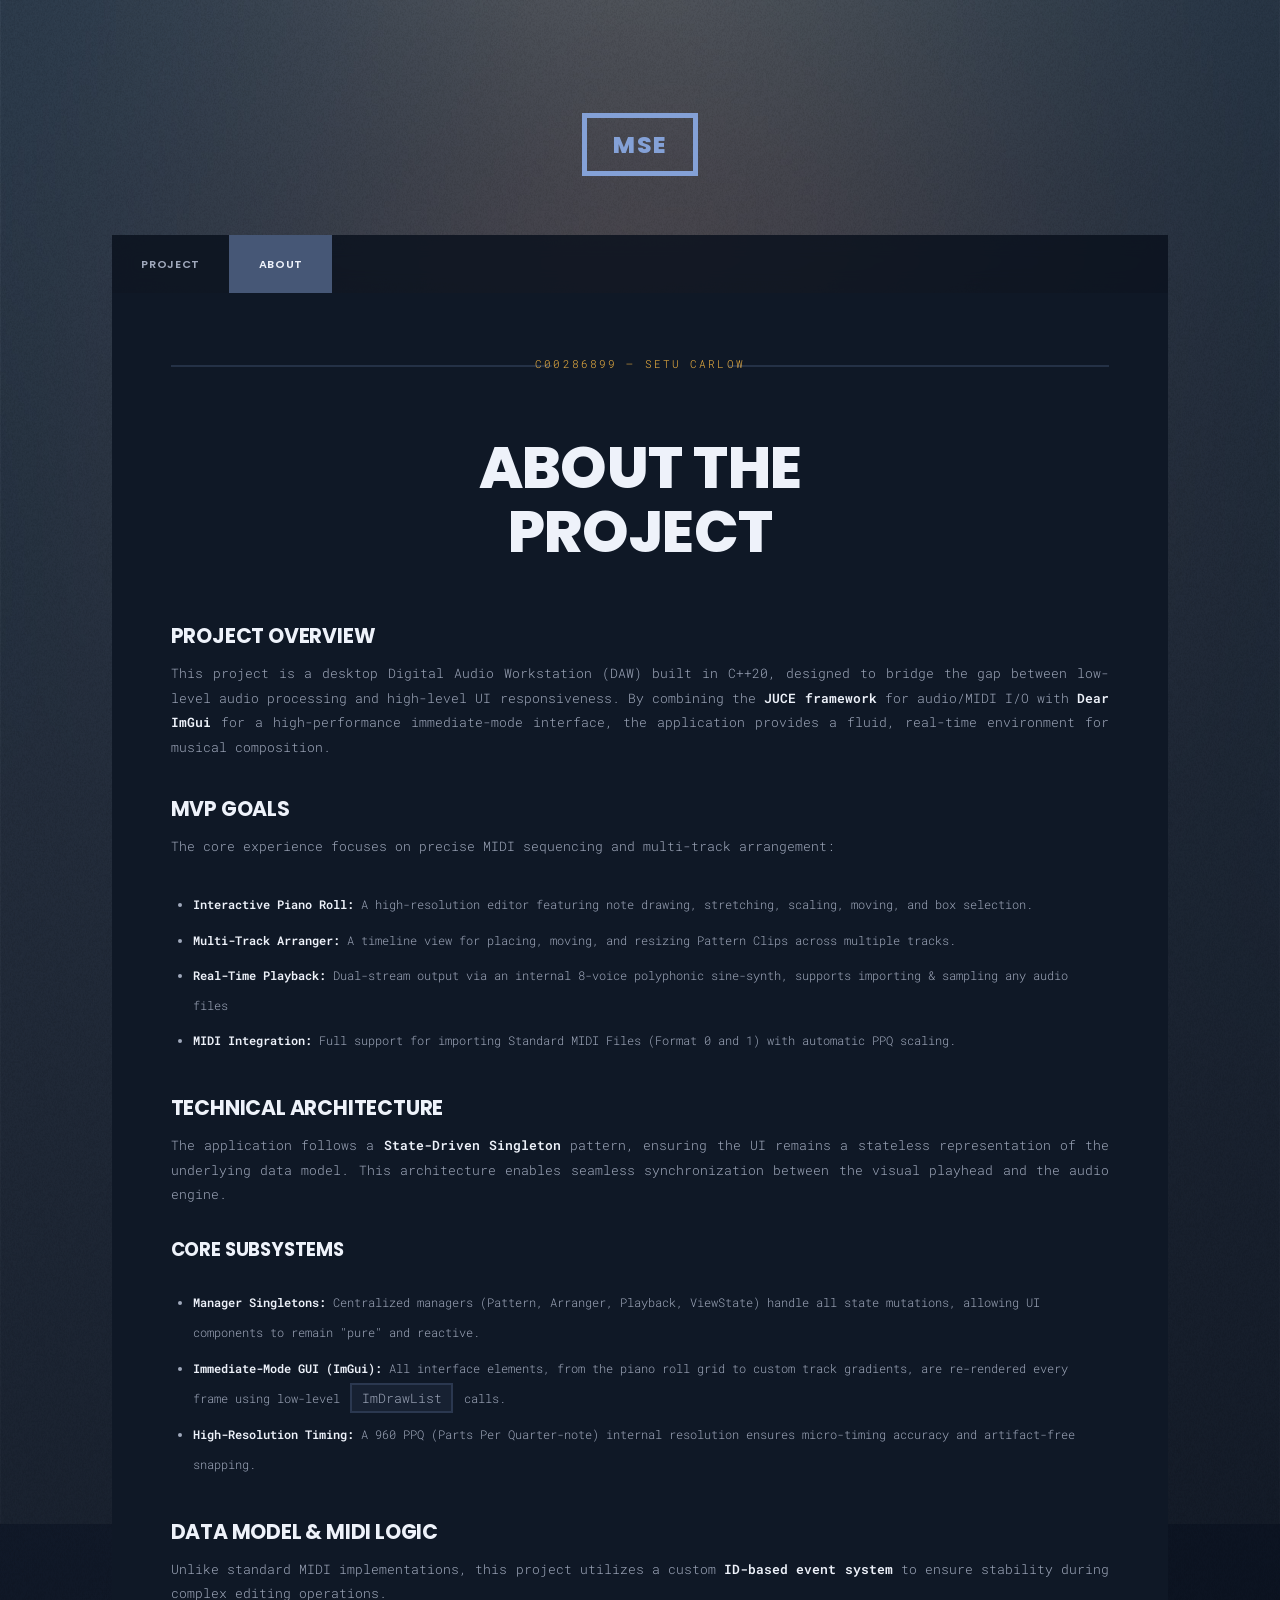
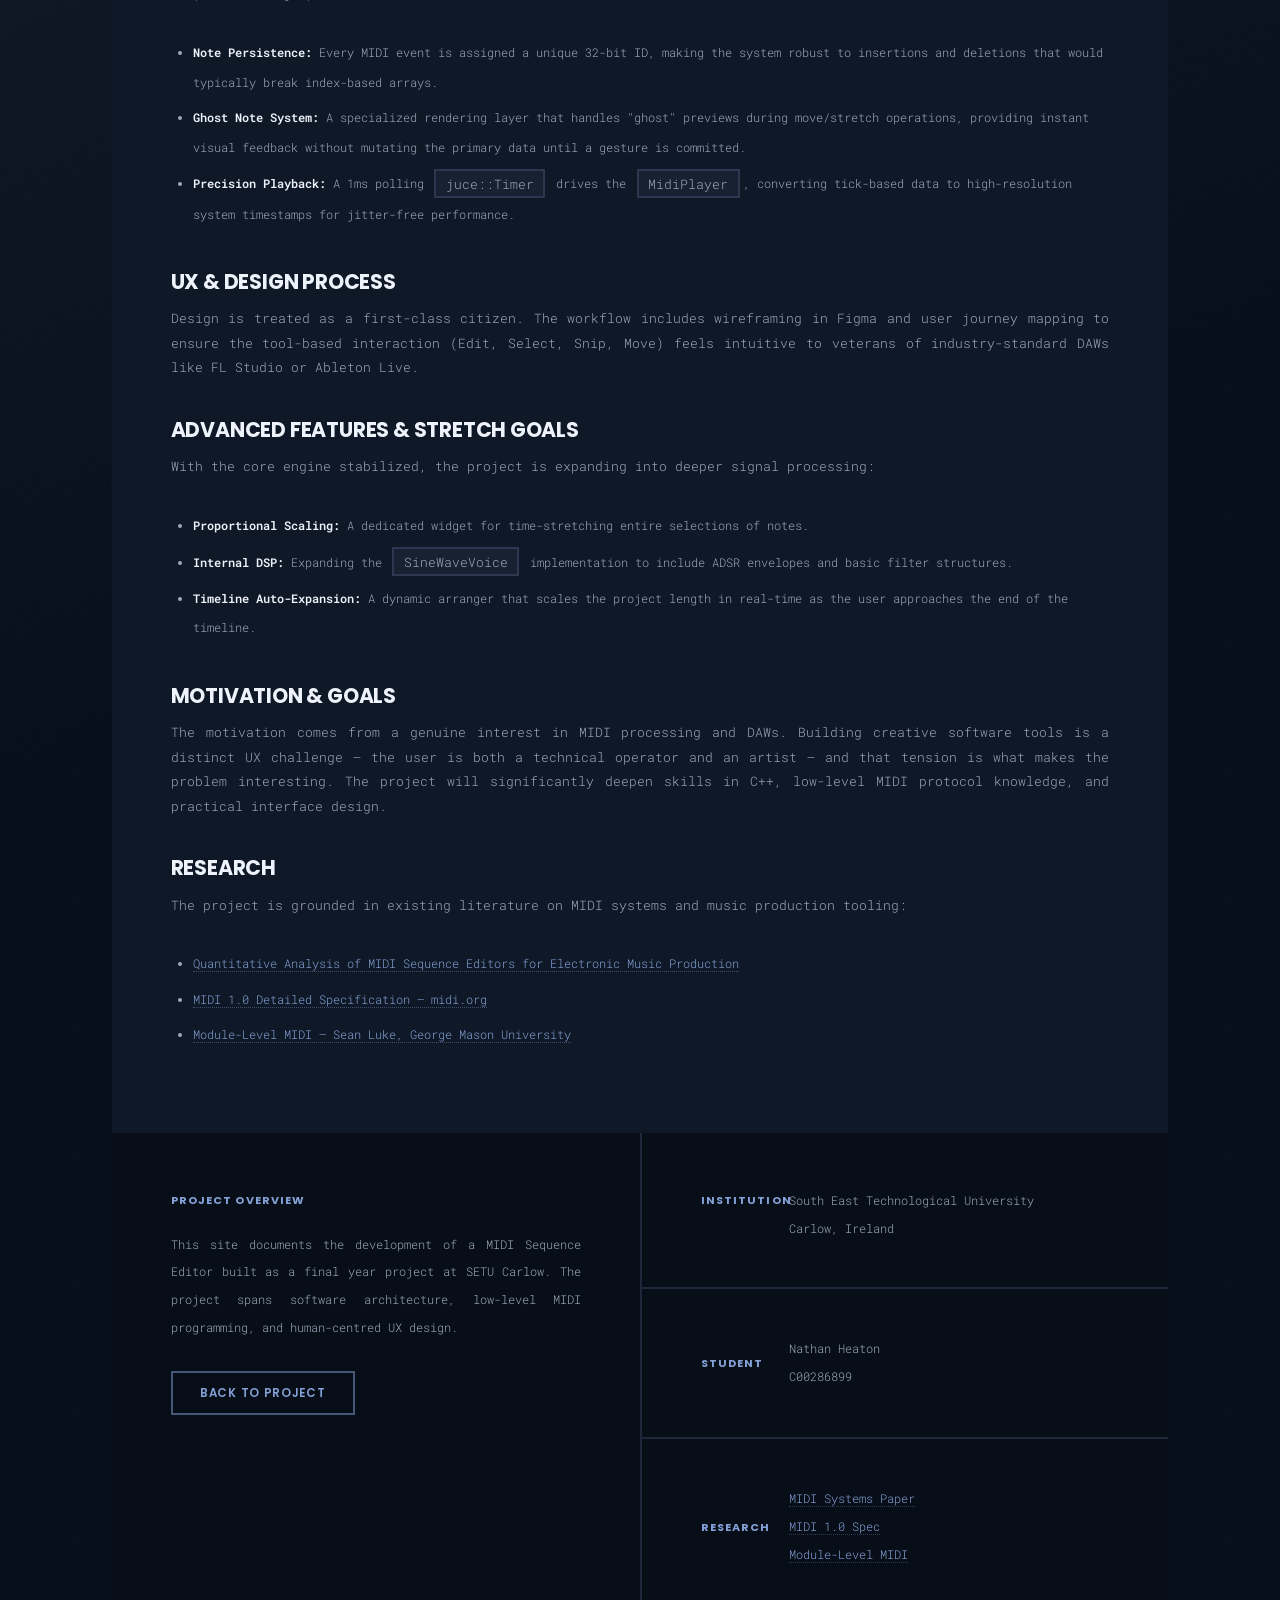
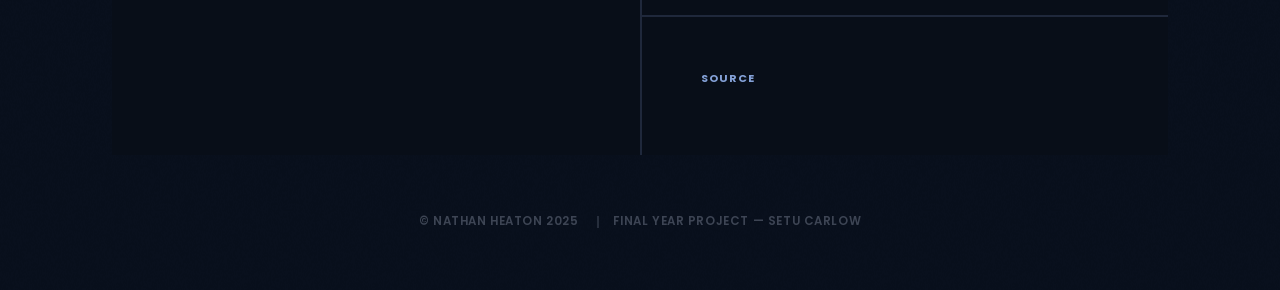
==== about.html @ cea691b6 "changed text, added panel expanion, videso and images" ====
<!DOCTYPE HTML>
<html>
	<head>
		<title>About — MIDI Sequence Editor</title>
		<meta charset="utf-8" />
		<meta name="viewport" content="width=device-width, initial-scale=1, user-scalable=no" />
		<link rel="preconnect" href="https://fonts.googleapis.com">
		<link rel="preconnect" href="https://fonts.gstatic.com" crossorigin>
		<link href="https://fonts.googleapis.com/css2?family=Poppins:wght@300;400;600;700;800&family=Roboto+Mono:wght@300;400;500&display=swap" rel="stylesheet">
		<link rel="stylesheet" href="assets/css/main.css" />
		<link rel="stylesheet" href="assets/css/custom.css" />
		<noscript><link rel="stylesheet" href="assets/css/noscript.css" /></noscript>
	</head>
	<body class="is-preload">

		<div id="wrapper">

			<!-- Header -->
			<header id="header">
				<a href="index.html" class="logo">MSE</a>
			</header>

			<!-- Nav -->
			<nav id="nav">
				<ul class="links">
					<li><a href="index.html">Project</a></li>
					<li class="active"><a href="about.html">About</a></li>
					
				</ul>
				<ul class="icons">
					<li><a href="#" class="icon brands fa-github"><span class="label">GitHub</span></a></li>
				</ul>
			</nav>

			<!-- Main -->
			<div id="main">

				<section class="post">
					<header class="major">
						<span class="date">C00286899 — SETU Carlow</span>
						<h1>About the<br />Project</h1>
					</header>

					<h2>Project Overview</h2>
					<p>This project is a desktop Digital Audio Workstation (DAW) built in C++20, designed to bridge the gap between low-level audio processing and high-level UI responsiveness. By combining the <strong>JUCE framework</strong> for audio/MIDI I/O with <strong>Dear ImGui</strong> for a high-performance immediate-mode interface, the application provides a fluid, real-time environment for musical composition.</p>

					<h2>MVP Goals</h2>
					<p>The core experience focuses on precise MIDI sequencing and multi-track arrangement:</p>
					<ul>
						<li><strong>Interactive Piano Roll:</strong> A high-resolution editor featuring note drawing, stretching, scaling, moving, and box selection.</li>
						<li><strong>Multi-Track Arranger:</strong> A timeline view for placing, moving, and resizing Pattern Clips across multiple tracks.</li>
						<li><strong>Real-Time Playback:</strong> Dual-stream output via an internal 8-voice polyphonic sine-synth, supports importing & sampling any audio files</li>
						<li><strong>MIDI Integration:</strong> Full support for importing Standard MIDI Files (Format 0 and 1) with automatic PPQ scaling.</li>
					</ul>

					<h2>Technical Architecture</h2>
					<p>The application follows a <strong>State-Driven Singleton</strong> pattern, ensuring the UI remains a stateless representation of the underlying data model. This architecture enables seamless synchronization between the visual playhead and the audio engine.</p>

					<h3>Core Subsystems</h3>
					<ul>
						<li><strong>Manager Singletons:</strong> Centralized managers (Pattern, Arranger, Playback, ViewState) handle all state mutations, allowing UI components to remain "pure" and reactive.</li>
						<li><strong>Immediate-Mode GUI (ImGui):</strong> All interface elements, from the piano roll grid to custom track gradients, are re-rendered every frame using low-level <code>ImDrawList</code> calls.</li>
						<li><strong>High-Resolution Timing:</strong> A 960 PPQ (Parts Per Quarter-note) internal resolution ensures micro-timing accuracy and artifact-free snapping.</li>
					</ul>

					<h2>Data Model & MIDI Logic</h2>
					<p>Unlike standard MIDI implementations, this project utilizes a custom <strong>ID-based event system</strong> to ensure stability during complex editing operations.</p>
					<ul>
						<li><strong>Note Persistence:</strong> Every MIDI event is assigned a unique 32-bit ID, making the system robust to insertions and deletions that would typically break index-based arrays.</li>
						<li><strong>Ghost Note System:</strong> A specialized rendering layer that handles "ghost" previews during move/stretch operations, providing instant visual feedback without mutating the primary data until a gesture is committed.</li>
						<li><strong>Precision Playback:</strong> A 1ms polling <code>juce::Timer</code> drives the <code>MidiPlayer</code>, converting tick-based data to high-resolution system timestamps for jitter-free performance.</li>
					</ul>

					<h2>UX & Design Process</h2>
					<p>Design is treated as a first-class citizen. The workflow includes wireframing in Figma and user journey mapping to ensure the tool-based interaction (Edit, Select, Snip, Move) feels intuitive to veterans of industry-standard DAWs like FL Studio or Ableton Live.</p>

					<h2>Advanced Features & Stretch Goals</h2>
					<p>With the core engine stabilized, the project is expanding into deeper signal processing:</p>
					<ul>
						<li><strong>Proportional Scaling:</strong> A dedicated widget for time-stretching entire selections of notes.</li>
						<li><strong>Internal DSP:</strong> Expanding the <code>SineWaveVoice</code> implementation to include ADSR envelopes and basic filter structures.</li>
						<li><strong>Timeline Auto-Expansion:</strong> A dynamic arranger that scales the project length in real-time as the user approaches the end of the timeline.</li>
					</ul>
					<h2>Motivation & Goals</h2>
					<p>The motivation comes from a genuine interest in MIDI processing and DAWs. Building creative software tools is a distinct UX challenge
						 — the user is both a technical operator and an artist — and that tension is what makes the problem interesting. 
						 The project will significantly deepen skills in C++, low-level MIDI protocol knowledge, and practical interface design.</p>

					<h2>Research</h2>
					<p>The project is grounded in existing literature on MIDI systems and music production tooling:</p>
					<ul>
						
						<li><a href="https://www.sciencedirect.com/science/article/pii/S2772941925001103" target="_blank">Quantitative Analysis of MIDI Sequence Editors for Electronic Music Production</a></li>
						<li><a href="https://midi.org/midi-1-0-detailed-specification" target="_blank">MIDI 1.0 Detailed Specification — midi.org</a></li>
						<li><a href="https://cs.gmu.edu/~sean/papers/modulelevelmidi.pdf" target="_blank">Module-Level MIDI — Sean Luke, George Mason University</a></li>
					</ul>

				</section>

			</div>

			<!-- Footer -->
			<footer id="footer">
				<section>
					<h3>Project Overview</h3>
					<p>This site documents the development of a MIDI Sequence Editor built as a final year project at SETU Carlow. The project spans software architecture, low-level MIDI programming, and human-centred UX design.</p>
					<ul class="actions">
						<li><a href="index.html" class="button">Back to Project</a></li>
					</ul>
				</section>
				<section class="split contact">
					<section class="alt">
						<h3>Institution</h3>
						<p>South East Technological University<br />Carlow, Ireland</p>
					</section>
					<section>
						<h3>Student</h3>
						<p>Nathan Heaton<br />C00286899</p>
					</section>
					<section>
						<h3>Research</h3>
						<p>
							<a href="https://www.sciencedirect.com/science/article/pii/S2772941925001103" target="_blank">MIDI Systems Paper</a><br />
							<a href="https://midi.org/midi-1-0-detailed-specification" target="_blank">MIDI 1.0 Spec</a><br />
							<a href="https://cs.gmu.edu/~sean/papers/modulelevelmidi.pdf" target="_blank">Module-Level MIDI</a>
						</p>
					</section>
					<section>
						<h3>Source</h3>
						<ul class="icons alt">
							<li><a href="#" class="icon brands alt fa-github"><span class="label">GitHub</span></a></li>
						</ul>
					</section>
				</section>
			</footer>

			<div id="copyright">
				<ul>
					<li>&copy; Nathan Heaton 2025</li>
					<li>Final Year Project — SETU Carlow</li>
				</ul>
			</div>

		</div>

		<script src="assets/js/jquery.min.js"></script>
		<script src="assets/js/jquery.scrollex.min.js"></script>
		<script src="assets/js/jquery.scrolly.min.js"></script>
		<script src="assets/js/browser.min.js"></script>
		<script src="assets/js/breakpoints.min.js"></script>
		<script src="assets/js/util.js"></script>
		<script src="assets/js/main.js"></script>

	</body>
</html>
---- assets/css/main.css ----
@import url(fontawesome-all.min.css);
@import url("https://fonts.googleapis.com/css?family=Merriweather:300,700,300italic,700italic|Source+Sans+Pro:900");

/*
	Massively by HTML5 UP
	html5up.net | @ajlkn
	Free for personal and commercial use under the CCA 3.0 license (html5up.net/license)
*/

html, body, div, span, applet, object,
iframe, h1, h2, h3, h4, h5, h6, p, blockquote,
pre, a, abbr, acronym, address, big, cite,
code, del, dfn, em, img, ins, kbd, q, s, samp,
small, strike, strong, sub, sup, tt, var, b,
u, i, center, dl, dt, dd, ol, ul, li, fieldset,
form, label, legend, table, caption, tbody,
tfoot, thead, tr, th, td, article, aside,
canvas, details, embed, figure, figcaption,
footer, header, hgroup, menu, nav, output, ruby,
section, summary, time, mark, audio, video {
	margin: 0;
	padding: 0;
	border: 0;
	font-size: 100%;
	font: inherit;
	vertical-align: baseline;}

article, aside, details, figcaption, figure,
footer, header, hgroup, menu, nav, section {
	display: block;}

body {
	line-height: 1;
}

ol, ul {
	list-style: none;
}

blockquote, q {
	quotes: none;
}

	blockquote:before, blockquote:after, q:before, q:after {
		content: '';
		content: none;
	}

table {
	border-collapse: collapse;
	border-spacing: 0;
}

body {
	-webkit-text-size-adjust: none;
}

mark {
	background-color: transparent;
	color: inherit;
}

input::-moz-focus-inner {
	border: 0;
	padding: 0;
}

input, select, textarea {
	-moz-appearance: none;
	-webkit-appearance: none;
	-ms-appearance: none;
	appearance: none;
}

/* Basic */

	@-ms-viewport {
		width: device-width;
	}

	body {
		-ms-overflow-style: scrollbar;
	}

	@media screen and (max-width: 480px) {

		html, body {
			min-width: 320px;
		}

	}

	html {
		box-sizing: border-box;
	}

	*, *:before, *:after {
		box-sizing: inherit;
	}

	body {
		background-color: #1e252d;
	}

		body.is-preload *, body.is-preload *:before, body.is-preload *:after {
			-moz-animation: none !important;
			-webkit-animation: none !important;
			-ms-animation: none !important;
			animation: none !important;
			-moz-transition: none !important;
			-webkit-transition: none !important;
			-ms-transition: none !important;
			transition: none !important;
		}

/* Type */

	html {
		font-size: 16pt;
	}

		@media screen and (max-width: 1680px) {

			html {
				font-size: 12pt;
			}

		}

		@media screen and (max-width: 1280px) {

			html {
				font-size: 11pt;
			}

		}

		@media screen and (max-width: 360px) {

			html {
				font-size: 10pt;
			}

		}

	body {
		color: #212931;
	}

	body, input, select, textarea {
		font-family: "Merriweather", Georgia, serif;
		font-weight: 300;
		font-size: 1rem;
		line-height: 2.375;
	}

	a {
		-moz-transition: color 0.2s ease-in-out, background-color 0.2s ease-in-out, border-color 0.2s ease-in-out, box-shadow 0.2s ease-in-out;
		-webkit-transition: color 0.2s ease-in-out, background-color 0.2s ease-in-out, border-color 0.2s ease-in-out, box-shadow 0.2s ease-in-out;
		-ms-transition: color 0.2s ease-in-out, background-color 0.2s ease-in-out, border-color 0.2s ease-in-out, box-shadow 0.2s ease-in-out;
		transition: color 0.2s ease-in-out, background-color 0.2s ease-in-out, border-color 0.2s ease-in-out, box-shadow 0.2s ease-in-out;
		border-bottom: dotted 1px;
		text-decoration: none;
	}

		a:hover {
			border-bottom-color: transparent;
		}

	strong, b {
		font-weight: 600;
	}

	em, i {
		font-style: italic;
	}

	p {
		text-align: justify;
		margin: 0 0 2rem 0;
	}

	h1, h2, h3, h4, h5, h6 {
		font-family: "Source Sans Pro", Helvetica, sans-serif;
		font-weight: 900;
		line-height: 1.5;
		letter-spacing: 0.075em;
		text-transform: uppercase;
		margin: 0 0 1rem 0;
	}

		h1 a, h2 a, h3 a, h4 a, h5 a, h6 a {
			border-bottom: 0;
			color: inherit;
			text-decoration: none;
		}

	h1 {
		font-size: 4rem;
		line-height: 1.1;
		margin: 0 0 2rem 0;
	}

	h2 {
		font-size: 1.75rem;
		line-height: 1.3;
		margin: 0 0 1.5rem 0;
	}

	h3 {
		font-size: 1.25rem;
		margin: 0 0 1.5rem 0;
	}

	h4 {
		font-size: 1rem;
	}

	h5 {
		font-size: 0.9rem;
	}

	h6 {
		font-size: 0.8rem;
	}

	sub {
		font-size: 0.8rem;
		position: relative;
		top: 0.5rem;
	}

	sup {
		font-size: 0.8rem;
		position: relative;
		top: -0.5rem;
	}

	blockquote {
		border-left: solid 4px;
		font-style: italic;
		margin: 0 0 2rem 0;
		padding: 0.5rem 0 0.5rem 2rem;
	}

	code {
		border: solid 2px;
		font-family: "Courier New", monospace;
		font-size: 0.9rem;
		margin: 0 0.25rem;
		padding: 0.25rem 0.65rem;
	}

	pre {
		-webkit-overflow-scrolling: touch;
		font-family: "Courier New", monospace;
		font-size: 0.9rem;
		margin: 0 0 2rem 0;
	}

		pre code {
			display: block;
			line-height: 1.75;
			padding: 1rem 1.5rem;
			overflow-x: auto;
		}

	hr {
		border: 0;
		border-bottom: solid 2px;
		margin: 3rem 0;
	}

		hr.major {
			margin: 5rem 0;
		}

	.align-left {
		text-align: left;
	}

	.align-center {
		text-align: center;
	}

	.align-right {
		text-align: right;
	}

	input, select, textarea {
		color: #212931;
	}

	a {
		color: #212931;
		border-bottom-color: rgba(33, 41, 49, 0.5);
	}

		a:hover {
			border-bottom-color: transparent;
			color: #18bfef !important;
		}

	strong, b {
		color: #212931;
	}

	h1, h2, h3, h4, h5, h6 {
		color: #212931;
	}

	blockquote {
		border-left-color: #eeeeee;
	}

	code {
		background: rgba(220, 220, 220, 0.25);
		border-color: #eeeeee;
	}

	hr {
		border-bottom-color: #eeeeee;
	}

/* Row */

	.row {
		display: flex;
		flex-wrap: wrap;
		box-sizing: border-box;
		align-items: stretch;
	}

		.row > * {
			box-sizing: border-box;
		}

		.row.gtr-uniform > * > :last-child {
			margin-bottom: 0;
		}

		.row.aln-left {
			justify-content: flex-start;
		}

		.row.aln-center {
			justify-content: center;
		}

		.row.aln-right {
			justify-content: flex-end;
		}

		.row.aln-top {
			align-items: flex-start;
		}

		.row.aln-middle {
			align-items: center;
		}

		.row.aln-bottom {
			align-items: flex-end;
		}

		.row > .imp {
			order: -1;
		}

		.row > .col-1 {
			width: 8.33333%;
		}

		.row > .off-1 {
			margin-left: 8.33333%;
		}

		.row > .col-2 {
			width: 16.66667%;
		}

		.row > .off-2 {
			margin-left: 16.66667%;
		}

		.row > .col-3 {
			width: 25%;
		}

		.row > .off-3 {
			margin-left: 25%;
		}

		.row > .col-4 {
			width: 33.33333%;
		}

		.row > .off-4 {
			margin-left: 33.33333%;
		}

		.row > .col-5 {
			width: 41.66667%;
		}

		.row > .off-5 {
			margin-left: 41.66667%;
		}

		.row > .col-6 {
			width: 50%;
		}

		.row > .off-6 {
			margin-left: 50%;
		}

		.row > .col-7 {
			width: 58.33333%;
		}

		.row > .off-7 {
			margin-left: 58.33333%;
		}

		.row > .col-8 {
			width: 66.66667%;
		}

		.row > .off-8 {
			margin-left: 66.66667%;
		}

		.row > .col-9 {
			width: 75%;
		}

		.row > .off-9 {
			margin-left: 75%;
		}

		.row > .col-10 {
			width: 83.33333%;
		}

		.row > .off-10 {
			margin-left: 83.33333%;
		}

		.row > .col-11 {
			width: 91.66667%;
		}

		.row > .off-11 {
			margin-left: 91.66667%;
		}

		.row > .col-12 {
			width: 100%;
		}

		.row > .off-12 {
			margin-left: 100%;
		}

		.row.gtr-0 {
			margin-top: 0;
			margin-left: 0rem;
		}

			.row.gtr-0 > * {
				padding: 0 0 0 0rem;
			}

			.row.gtr-0.gtr-uniform {
				margin-top: 0rem;
			}

				.row.gtr-0.gtr-uniform > * {
					padding-top: 0rem;
				}

		.row.gtr-25 {
			margin-top: 0;
			margin-left: -0.375rem;
		}

			.row.gtr-25 > * {
				padding: 0 0 0 0.375rem;
			}

			.row.gtr-25.gtr-uniform {
				margin-top: -0.375rem;
			}

				.row.gtr-25.gtr-uniform > * {
					padding-top: 0.375rem;
				}

		.row.gtr-50 {
			margin-top: 0;
			margin-left: -0.75rem;
		}

			.row.gtr-50 > * {
				padding: 0 0 0 0.75rem;
			}

			.row.gtr-50.gtr-uniform {
				margin-top: -0.75rem;
			}

				.row.gtr-50.gtr-uniform > * {
					padding-top: 0.75rem;
				}

		.row {
			margin-top: 0;
			margin-left: -1.5rem;
		}

			.row > * {
				padding: 0 0 0 1.5rem;
			}

			.row.gtr-uniform {
				margin-top: -1.5rem;
			}

				.row.gtr-uniform > * {
					padding-top: 1.5rem;
				}

		.row.gtr-150 {
			margin-top: 0;
			margin-left: -2.25rem;
		}

			.row.gtr-150 > * {
				padding: 0 0 0 2.25rem;
			}

			.row.gtr-150.gtr-uniform {
				margin-top: -2.25rem;
			}

				.row.gtr-150.gtr-uniform > * {
					padding-top: 2.25rem;
				}

		.row.gtr-200 {
			margin-top: 0;
			margin-left: -3rem;
		}

			.row.gtr-200 > * {
				padding: 0 0 0 3rem;
			}

			.row.gtr-200.gtr-uniform {
				margin-top: -3rem;
			}

				.row.gtr-200.gtr-uniform > * {
					padding-top: 3rem;
				}

		@media screen and (max-width: 1680px) {

			.row {
				display: flex;
				flex-wrap: wrap;
				box-sizing: border-box;
				align-items: stretch;
			}

				.row > * {
					box-sizing: border-box;
				}

				.row.gtr-uniform > * > :last-child {
					margin-bottom: 0;
				}

				.row.aln-left {
					justify-content: flex-start;
				}

				.row.aln-center {
					justify-content: center;
				}

				.row.aln-right {
					justify-content: flex-end;
				}

				.row.aln-top {
					align-items: flex-start;
				}

				.row.aln-middle {
					align-items: center;
				}

				.row.aln-bottom {
					align-items: flex-end;
				}

				.row > .imp-xlarge {
					order: -1;
				}

				.row > .col-1-xlarge {
					width: 8.33333%;
				}

				.row > .off-1-xlarge {
					margin-left: 8.33333%;
				}

				.row > .col-2-xlarge {
					width: 16.66667%;
				}

				.row > .off-2-xlarge {
					margin-left: 16.66667%;
				}

				.row > .col-3-xlarge {
					width: 25%;
				}

				.row > .off-3-xlarge {
					margin-left: 25%;
				}

				.row > .col-4-xlarge {
					width: 33.33333%;
				}

				.row > .off-4-xlarge {
					margin-left: 33.33333%;
				}

				.row > .col-5-xlarge {
					width: 41.66667%;
				}

				.row > .off-5-xlarge {
					margin-left: 41.66667%;
				}

				.row > .col-6-xlarge {
					width: 50%;
				}

				.row > .off-6-xlarge {
					margin-left: 50%;
				}

				.row > .col-7-xlarge {
					width: 58.33333%;
				}

				.row > .off-7-xlarge {
					margin-left: 58.33333%;
				}

				.row > .col-8-xlarge {
					width: 66.66667%;
				}

				.row > .off-8-xlarge {
					margin-left: 66.66667%;
				}

				.row > .col-9-xlarge {
					width: 75%;
				}

				.row > .off-9-xlarge {
					margin-left: 75%;
				}

				.row > .col-10-xlarge {
					width: 83.33333%;
				}

				.row > .off-10-xlarge {
					margin-left: 83.33333%;
				}

				.row > .col-11-xlarge {
					width: 91.66667%;
				}

				.row > .off-11-xlarge {
					margin-left: 91.66667%;
				}

				.row > .col-12-xlarge {
					width: 100%;
				}

				.row > .off-12-xlarge {
					margin-left: 100%;
				}

				.row.gtr-0 {
					margin-top: 0;
					margin-left: 0rem;
				}

					.row.gtr-0 > * {
						padding: 0 0 0 0rem;
					}

					.row.gtr-0.gtr-uniform {
						margin-top: 0rem;
					}

						.row.gtr-0.gtr-uniform > * {
							padding-top: 0rem;
						}

				.row.gtr-25 {
					margin-top: 0;
					margin-left: -0.375rem;
				}

					.row.gtr-25 > * {
						padding: 0 0 0 0.375rem;
					}

					.row.gtr-25.gtr-uniform {
						margin-top: -0.375rem;
					}

						.row.gtr-25.gtr-uniform > * {
							padding-top: 0.375rem;
						}

				.row.gtr-50 {
					margin-top: 0;
					margin-left: -0.75rem;
				}

					.row.gtr-50 > * {
						padding: 0 0 0 0.75rem;
					}

					.row.gtr-50.gtr-uniform {
						margin-top: -0.75rem;
					}

						.row.gtr-50.gtr-uniform > * {
							padding-top: 0.75rem;
						}

				.row {
					margin-top: 0;
					margin-left: -1.5rem;
				}

					.row > * {
						padding: 0 0 0 1.5rem;
					}

					.row.gtr-uniform {
						margin-top: -1.5rem;
					}

						.row.gtr-uniform > * {
							padding-top: 1.5rem;
						}

				.row.gtr-150 {
					margin-top: 0;
					margin-left: -2.25rem;
				}

					.row.gtr-150 > * {
						padding: 0 0 0 2.25rem;
					}

					.row.gtr-150.gtr-uniform {
						margin-top: -2.25rem;
					}

						.row.gtr-150.gtr-uniform > * {
							padding-top: 2.25rem;
						}

				.row.gtr-200 {
					margin-top: 0;
					margin-left: -3rem;
				}

					.row.gtr-200 > * {
						padding: 0 0 0 3rem;
					}

					.row.gtr-200.gtr-uniform {
						margin-top: -3rem;
					}

						.row.gtr-200.gtr-uniform > * {
							padding-top: 3rem;
						}

		}

		@media screen and (max-width: 1280px) {

			.row {
				display: flex;
				flex-wrap: wrap;
				box-sizing: border-box;
				align-items: stretch;
			}

				.row > * {
					box-sizing: border-box;
				}

				.row.gtr-uniform > * > :last-child {
					margin-bottom: 0;
				}

				.row.aln-left {
					justify-content: flex-start;
				}

				.row.aln-center {
					justify-content: center;
				}

				.row.aln-right {
					justify-content: flex-end;
				}

				.row.aln-top {
					align-items: flex-start;
				}

				.row.aln-middle {
					align-items: center;
				}

				.row.aln-bottom {
					align-items: flex-end;
				}

				.row > .imp-large {
					order: -1;
				}

				.row > .col-1-large {
					width: 8.33333%;
				}

				.row > .off-1-large {
					margin-left: 8.33333%;
				}

				.row > .col-2-large {
					width: 16.66667%;
				}

				.row > .off-2-large {
					margin-left: 16.66667%;
				}

				.row > .col-3-large {
					width: 25%;
				}

				.row > .off-3-large {
					margin-left: 25%;
				}

				.row > .col-4-large {
					width: 33.33333%;
				}

				.row > .off-4-large {
					margin-left: 33.33333%;
				}

				.row > .col-5-large {
					width: 41.66667%;
				}

				.row > .off-5-large {
					margin-left: 41.66667%;
				}

				.row > .col-6-large {
					width: 50%;
				}

				.row > .off-6-large {
					margin-left: 50%;
				}

				.row > .col-7-large {
					width: 58.33333%;
				}

				.row > .off-7-large {
					margin-left: 58.33333%;
				}

				.row > .col-8-large {
					width: 66.66667%;
				}

				.row > .off-8-large {
					margin-left: 66.66667%;
				}

				.row > .col-9-large {
					width: 75%;
				}

				.row > .off-9-large {
					margin-left: 75%;
				}

				.row > .col-10-large {
					width: 83.33333%;
				}

				.row > .off-10-large {
					margin-left: 83.33333%;
				}

				.row > .col-11-large {
					width: 91.66667%;
				}

				.row > .off-11-large {
					margin-left: 91.66667%;
				}

				.row > .col-12-large {
					width: 100%;
				}

				.row > .off-12-large {
					margin-left: 100%;
				}

				.row.gtr-0 {
					margin-top: 0;
					margin-left: 0rem;
				}

					.row.gtr-0 > * {
						padding: 0 0 0 0rem;
					}

					.row.gtr-0.gtr-uniform {
						margin-top: 0rem;
					}

						.row.gtr-0.gtr-uniform > * {
							padding-top: 0rem;
						}

				.row.gtr-25 {
					margin-top: 0;
					margin-left: -0.375rem;
				}

					.row.gtr-25 > * {
						padding: 0 0 0 0.375rem;
					}

					.row.gtr-25.gtr-uniform {
						margin-top: -0.375rem;
					}

						.row.gtr-25.gtr-uniform > * {
							padding-top: 0.375rem;
						}

				.row.gtr-50 {
					margin-top: 0;
					margin-left: -0.75rem;
				}

					.row.gtr-50 > * {
						padding: 0 0 0 0.75rem;
					}

					.row.gtr-50.gtr-uniform {
						margin-top: -0.75rem;
					}

						.row.gtr-50.gtr-uniform > * {
							padding-top: 0.75rem;
						}

				.row {
					margin-top: 0;
					margin-left: -1.5rem;
				}

					.row > * {
						padding: 0 0 0 1.5rem;
					}

					.row.gtr-uniform {
						margin-top: -1.5rem;
					}

						.row.gtr-uniform > * {
							padding-top: 1.5rem;
						}

				.row.gtr-150 {
					margin-top: 0;
					margin-left: -2.25rem;
				}

					.row.gtr-150 > * {
						padding: 0 0 0 2.25rem;
					}

					.row.gtr-150.gtr-uniform {
						margin-top: -2.25rem;
					}

						.row.gtr-150.gtr-uniform > * {
							padding-top: 2.25rem;
						}

				.row.gtr-200 {
					margin-top: 0;
					margin-left: -3rem;
				}

					.row.gtr-200 > * {
						padding: 0 0 0 3rem;
					}

					.row.gtr-200.gtr-uniform {
						margin-top: -3rem;
					}

						.row.gtr-200.gtr-uniform > * {
							padding-top: 3rem;
						}

		}

		@media screen and (max-width: 980px) {

			.row {
				display: flex;
				flex-wrap: wrap;
				box-sizing: border-box;
				align-items: stretch;
			}

				.row > * {
					box-sizing: border-box;
				}

				.row.gtr-uniform > * > :last-child {
					margin-bottom: 0;
				}

				.row.aln-left {
					justify-content: flex-start;
				}

				.row.aln-center {
					justify-content: center;
				}

				.row.aln-right {
					justify-content: flex-end;
				}

				.row.aln-top {
					align-items: flex-start;
				}

				.row.aln-middle {
					align-items: center;
				}

				.row.aln-bottom {
					align-items: flex-end;
				}

				.row > .imp-medium {
					order: -1;
				}

				.row > .col-1-medium {
					width: 8.33333%;
				}

				.row > .off-1-medium {
					margin-left: 8.33333%;
				}

				.row > .col-2-medium {
					width: 16.66667%;
				}

				.row > .off-2-medium {
					margin-left: 16.66667%;
				}

				.row > .col-3-medium {
					width: 25%;
				}

				.row > .off-3-medium {
					margin-left: 25%;
				}

				.row > .col-4-medium {
					width: 33.33333%;
				}

				.row > .off-4-medium {
					margin-left: 33.33333%;
				}

				.row > .col-5-medium {
					width: 41.66667%;
				}

				.row > .off-5-medium {
					margin-left: 41.66667%;
				}

				.row > .col-6-medium {
					width: 50%;
				}

				.row > .off-6-medium {
					margin-left: 50%;
				}

				.row > .col-7-medium {
					width: 58.33333%;
				}

				.row > .off-7-medium {
					margin-left: 58.33333%;
				}

				.row > .col-8-medium {
					width: 66.66667%;
				}

				.row > .off-8-medium {
					margin-left: 66.66667%;
				}

				.row > .col-9-medium {
					width: 75%;
				}

				.row > .off-9-medium {
					margin-left: 75%;
				}

				.row > .col-10-medium {
					width: 83.33333%;
				}

				.row > .off-10-medium {
					margin-left: 83.33333%;
				}

				.row > .col-11-medium {
					width: 91.66667%;
				}

				.row > .off-11-medium {
					margin-left: 91.66667%;
				}

				.row > .col-12-medium {
					width: 100%;
				}

				.row > .off-12-medium {
					margin-left: 100%;
				}

				.row.gtr-0 {
					margin-top: 0;
					margin-left: 0rem;
				}

					.row.gtr-0 > * {
						padding: 0 0 0 0rem;
					}

					.row.gtr-0.gtr-uniform {
						margin-top: 0rem;
					}

						.row.gtr-0.gtr-uniform > * {
							padding-top: 0rem;
						}

				.row.gtr-25 {
					margin-top: 0;
					margin-left: -0.375rem;
				}

					.row.gtr-25 > * {
						padding: 0 0 0 0.375rem;
					}

					.row.gtr-25.gtr-uniform {
						margin-top: -0.375rem;
					}

						.row.gtr-25.gtr-uniform > * {
							padding-top: 0.375rem;
						}

				.row.gtr-50 {
					margin-top: 0;
					margin-left: -0.75rem;
				}

					.row.gtr-50 > * {
						padding: 0 0 0 0.75rem;
					}

					.row.gtr-50.gtr-uniform {
						margin-top: -0.75rem;
					}

						.row.gtr-50.gtr-uniform > * {
							padding-top: 0.75rem;
						}

				.row {
					margin-top: 0;
					margin-left: -1.5rem;
				}

					.row > * {
						padding: 0 0 0 1.5rem;
					}

					.row.gtr-uniform {
						margin-top: -1.5rem;
					}

						.row.gtr-uniform > * {
							padding-top: 1.5rem;
						}

				.row.gtr-150 {
					margin-top: 0;
					margin-left: -2.25rem;
				}

					.row.gtr-150 > * {
						padding: 0 0 0 2.25rem;
					}

					.row.gtr-150.gtr-uniform {
						margin-top: -2.25rem;
					}

						.row.gtr-150.gtr-uniform > * {
							padding-top: 2.25rem;
						}

				.row.gtr-200 {
					margin-top: 0;
					margin-left: -3rem;
				}

					.row.gtr-200 > * {
						padding: 0 0 0 3rem;
					}

					.row.gtr-200.gtr-uniform {
						margin-top: -3rem;
					}

						.row.gtr-200.gtr-uniform > * {
							padding-top: 3rem;
						}

		}

		@media screen and (max-width: 736px) {

			.row {
				display: flex;
				flex-wrap: wrap;
				box-sizing: border-box;
				align-items: stretch;
			}

				.row > * {
					box-sizing: border-box;
				}

				.row.gtr-uniform > * > :last-child {
					margin-bottom: 0;
				}

				.row.aln-left {
					justify-content: flex-start;
				}

				.row.aln-center {
					justify-content: center;
				}

				.row.aln-right {
					justify-content: flex-end;
				}

				.row.aln-top {
					align-items: flex-start;
				}

				.row.aln-middle {
					align-items: center;
				}

				.row.aln-bottom {
					align-items: flex-end;
				}

				.row > .imp-small {
					order: -1;
				}

				.row > .col-1-small {
					width: 8.33333%;
				}

				.row > .off-1-small {
					margin-left: 8.33333%;
				}

				.row > .col-2-small {
					width: 16.66667%;
				}

				.row > .off-2-small {
					margin-left: 16.66667%;
				}

				.row > .col-3-small {
					width: 25%;
				}

				.row > .off-3-small {
					margin-left: 25%;
				}

				.row > .col-4-small {
					width: 33.33333%;
				}

				.row > .off-4-small {
					margin-left: 33.33333%;
				}

				.row > .col-5-small {
					width: 41.66667%;
				}

				.row > .off-5-small {
					margin-left: 41.66667%;
				}

				.row > .col-6-small {
					width: 50%;
				}

				.row > .off-6-small {
					margin-left: 50%;
				}

				.row > .col-7-small {
					width: 58.33333%;
				}

				.row > .off-7-small {
					margin-left: 58.33333%;
				}

				.row > .col-8-small {
					width: 66.66667%;
				}

				.row > .off-8-small {
					margin-left: 66.66667%;
				}

				.row > .col-9-small {
					width: 75%;
				}

				.row > .off-9-small {
					margin-left: 75%;
				}

				.row > .col-10-small {
					width: 83.33333%;
				}

				.row > .off-10-small {
					margin-left: 83.33333%;
				}

				.row > .col-11-small {
					width: 91.66667%;
				}

				.row > .off-11-small {
					margin-left: 91.66667%;
				}

				.row > .col-12-small {
					width: 100%;
				}

				.row > .off-12-small {
					margin-left: 100%;
				}

				.row.gtr-0 {
					margin-top: 0;
					margin-left: 0rem;
				}

					.row.gtr-0 > * {
						padding: 0 0 0 0rem;
					}

					.row.gtr-0.gtr-uniform {
						margin-top: 0rem;
					}

						.row.gtr-0.gtr-uniform > * {
							padding-top: 0rem;
						}

				.row.gtr-25 {
					margin-top: 0;
					margin-left: -0.375rem;
				}

					.row.gtr-25 > * {
						padding: 0 0 0 0.375rem;
					}

					.row.gtr-25.gtr-uniform {
						margin-top: -0.375rem;
					}

						.row.gtr-25.gtr-uniform > * {
							padding-top: 0.375rem;
						}

				.row.gtr-50 {
					margin-top: 0;
					margin-left: -0.75rem;
				}

					.row.gtr-50 > * {
						padding: 0 0 0 0.75rem;
					}

					.row.gtr-50.gtr-uniform {
						margin-top: -0.75rem;
					}

						.row.gtr-50.gtr-uniform > * {
							padding-top: 0.75rem;
						}

				.row {
					margin-top: 0;
					margin-left: -1.5rem;
				}

					.row > * {
						padding: 0 0 0 1.5rem;
					}

					.row.gtr-uniform {
						margin-top: -1.5rem;
					}

						.row.gtr-uniform > * {
							padding-top: 1.5rem;
						}

				.row.gtr-150 {
					margin-top: 0;
					margin-left: -2.25rem;
				}

					.row.gtr-150 > * {
						padding: 0 0 0 2.25rem;
					}

					.row.gtr-150.gtr-uniform {
						margin-top: -2.25rem;
					}

						.row.gtr-150.gtr-uniform > * {
							padding-top: 2.25rem;
						}

				.row.gtr-200 {
					margin-top: 0;
					margin-left: -3rem;
				}

					.row.gtr-200 > * {
						padding: 0 0 0 3rem;
					}

					.row.gtr-200.gtr-uniform {
						margin-top: -3rem;
					}

						.row.gtr-200.gtr-uniform > * {
							padding-top: 3rem;
						}

		}

		@media screen and (max-width: 480px) {

			.row {
				display: flex;
				flex-wrap: wrap;
				box-sizing: border-box;
				align-items: stretch;
			}

				.row > * {
					box-sizing: border-box;
				}

				.row.gtr-uniform > * > :last-child {
					margin-bottom: 0;
				}

				.row.aln-left {
					justify-content: flex-start;
				}

				.row.aln-center {
					justify-content: center;
				}

				.row.aln-right {
					justify-content: flex-end;
				}

				.row.aln-top {
					align-items: flex-start;
				}

				.row.aln-middle {
					align-items: center;
				}

				.row.aln-bottom {
					align-items: flex-end;
				}

				.row > .imp-xsmall {
					order: -1;
				}

				.row > .col-1-xsmall {
					width: 8.33333%;
				}

				.row > .off-1-xsmall {
					margin-left: 8.33333%;
				}

				.row > .col-2-xsmall {
					width: 16.66667%;
				}

				.row > .off-2-xsmall {
					margin-left: 16.66667%;
				}

				.row > .col-3-xsmall {
					width: 25%;
				}

				.row > .off-3-xsmall {
					margin-left: 25%;
				}

				.row > .col-4-xsmall {
					width: 33.33333%;
				}

				.row > .off-4-xsmall {
					margin-left: 33.33333%;
				}

				.row > .col-5-xsmall {
					width: 41.66667%;
				}

				.row > .off-5-xsmall {
					margin-left: 41.66667%;
				}

				.row > .col-6-xsmall {
					width: 50%;
				}

				.row > .off-6-xsmall {
					margin-left: 50%;
				}

				.row > .col-7-xsmall {
					width: 58.33333%;
				}

				.row > .off-7-xsmall {
					margin-left: 58.33333%;
				}

				.row > .col-8-xsmall {
					width: 66.66667%;
				}

				.row > .off-8-xsmall {
					margin-left: 66.66667%;
				}

				.row > .col-9-xsmall {
					width: 75%;
				}

				.row > .off-9-xsmall {
					margin-left: 75%;
				}

				.row > .col-10-xsmall {
					width: 83.33333%;
				}

				.row > .off-10-xsmall {
					margin-left: 83.33333%;
				}

				.row > .col-11-xsmall {
					width: 91.66667%;
				}

				.row > .off-11-xsmall {
					margin-left: 91.66667%;
				}

				.row > .col-12-xsmall {
					width: 100%;
				}

				.row > .off-12-xsmall {
					margin-left: 100%;
				}

				.row.gtr-0 {
					margin-top: 0;
					margin-left: 0rem;
				}

					.row.gtr-0 > * {
						padding: 0 0 0 0rem;
					}

					.row.gtr-0.gtr-uniform {
						margin-top: 0rem;
					}

						.row.gtr-0.gtr-uniform > * {
							padding-top: 0rem;
						}

				.row.gtr-25 {
					margin-top: 0;
					margin-left: -0.375rem;
				}

					.row.gtr-25 > * {
						padding: 0 0 0 0.375rem;
					}

					.row.gtr-25.gtr-uniform {
						margin-top: -0.375rem;
					}

						.row.gtr-25.gtr-uniform > * {
							padding-top: 0.375rem;
						}

				.row.gtr-50 {
					margin-top: 0;
					margin-left: -0.75rem;
				}

					.row.gtr-50 > * {
						padding: 0 0 0 0.75rem;
					}

					.row.gtr-50.gtr-uniform {
						margin-top: -0.75rem;
					}

						.row.gtr-50.gtr-uniform > * {
							padding-top: 0.75rem;
						}

				.row {
					margin-top: 0;
					margin-left: -1.5rem;
				}

					.row > * {
						padding: 0 0 0 1.5rem;
					}

					.row.gtr-uniform {
						margin-top: -1.5rem;
					}

						.row.gtr-uniform > * {
							padding-top: 1.5rem;
						}

				.row.gtr-150 {
					margin-top: 0;
					margin-left: -2.25rem;
				}

					.row.gtr-150 > * {
						padding: 0 0 0 2.25rem;
					}

					.row.gtr-150.gtr-uniform {
						margin-top: -2.25rem;
					}

						.row.gtr-150.gtr-uniform > * {
							padding-top: 2.25rem;
						}

				.row.gtr-200 {
					margin-top: 0;
					margin-left: -3rem;
				}

					.row.gtr-200 > * {
						padding: 0 0 0 3rem;
					}

					.row.gtr-200.gtr-uniform {
						margin-top: -3rem;
					}

						.row.gtr-200.gtr-uniform > * {
							padding-top: 3rem;
						}

		}

		@media screen and (max-width: 360px) {

			.row {
				display: flex;
				flex-wrap: wrap;
				box-sizing: border-box;
				align-items: stretch;
			}

				.row > * {
					box-sizing: border-box;
				}

				.row.gtr-uniform > * > :last-child {
					margin-bottom: 0;
				}

				.row.aln-left {
					justify-content: flex-start;
				}

				.row.aln-center {
					justify-content: center;
				}

				.row.aln-right {
					justify-content: flex-end;
				}

				.row.aln-top {
					align-items: flex-start;
				}

				.row.aln-middle {
					align-items: center;
				}

				.row.aln-bottom {
					align-items: flex-end;
				}

				.row > .imp-xxsmall {
					order: -1;
				}

				.row > .col-1-xxsmall {
					width: 8.33333%;
				}

				.row > .off-1-xxsmall {
					margin-left: 8.33333%;
				}

				.row > .col-2-xxsmall {
					width: 16.66667%;
				}

				.row > .off-2-xxsmall {
					margin-left: 16.66667%;
				}

				.row > .col-3-xxsmall {
					width: 25%;
				}

				.row > .off-3-xxsmall {
					margin-left: 25%;
				}

				.row > .col-4-xxsmall {
					width: 33.33333%;
				}

				.row > .off-4-xxsmall {
					margin-left: 33.33333%;
				}

				.row > .col-5-xxsmall {
					width: 41.66667%;
				}

				.row > .off-5-xxsmall {
					margin-left: 41.66667%;
				}

				.row > .col-6-xxsmall {
					width: 50%;
				}

				.row > .off-6-xxsmall {
					margin-left: 50%;
				}

				.row > .col-7-xxsmall {
					width: 58.33333%;
				}

				.row > .off-7-xxsmall {
					margin-left: 58.33333%;
				}

				.row > .col-8-xxsmall {
					width: 66.66667%;
				}

				.row > .off-8-xxsmall {
					margin-left: 66.66667%;
				}

				.row > .col-9-xxsmall {
					width: 75%;
				}

				.row > .off-9-xxsmall {
					margin-left: 75%;
				}

				.row > .col-10-xxsmall {
					width: 83.33333%;
				}

				.row > .off-10-xxsmall {
					margin-left: 83.33333%;
				}

				.row > .col-11-xxsmall {
					width: 91.66667%;
				}

				.row > .off-11-xxsmall {
					margin-left: 91.66667%;
				}

				.row > .col-12-xxsmall {
					width: 100%;
				}

				.row > .off-12-xxsmall {
					margin-left: 100%;
				}

				.row.gtr-0 {
					margin-top: 0;
					margin-left: 0rem;
				}

					.row.gtr-0 > * {
						padding: 0 0 0 0rem;
					}

					.row.gtr-0.gtr-uniform {
						margin-top: 0rem;
					}

						.row.gtr-0.gtr-uniform > * {
							padding-top: 0rem;
						}

				.row.gtr-25 {
					margin-top: 0;
					margin-left: -0.375rem;
				}

					.row.gtr-25 > * {
						padding: 0 0 0 0.375rem;
					}

					.row.gtr-25.gtr-uniform {
						margin-top: -0.375rem;
					}

						.row.gtr-25.gtr-uniform > * {
							padding-top: 0.375rem;
						}

				.row.gtr-50 {
					margin-top: 0;
					margin-left: -0.75rem;
				}

					.row.gtr-50 > * {
						padding: 0 0 0 0.75rem;
					}

					.row.gtr-50.gtr-uniform {
						margin-top: -0.75rem;
					}

						.row.gtr-50.gtr-uniform > * {
							padding-top: 0.75rem;
						}

				.row {
					margin-top: 0;
					margin-left: -1.5rem;
				}

					.row > * {
						padding: 0 0 0 1.5rem;
					}

					.row.gtr-uniform {
						margin-top: -1.5rem;
					}

						.row.gtr-uniform > * {
							padding-top: 1.5rem;
						}

				.row.gtr-150 {
					margin-top: 0;
					margin-left: -2.25rem;
				}

					.row.gtr-150 > * {
						padding: 0 0 0 2.25rem;
					}

					.row.gtr-150.gtr-uniform {
						margin-top: -2.25rem;
					}

						.row.gtr-150.gtr-uniform > * {
							padding-top: 2.25rem;
						}

				.row.gtr-200 {
					margin-top: 0;
					margin-left: -3rem;
				}

					.row.gtr-200 > * {
						padding: 0 0 0 3rem;
					}

					.row.gtr-200.gtr-uniform {
						margin-top: -3rem;
					}

						.row.gtr-200.gtr-uniform > * {
							padding-top: 3rem;
						}

		}

/* Box */

	.box {
		border: solid 2px;
		margin-bottom: 2rem;
		padding: 1.5rem;
	}

		.box > :last-child,
		.box > :last-child > :last-child,
		.box > :last-child > :last-child > :last-child {
			margin-bottom: 0;
		}

		.box.alt {
			border: 0;
			border-radius: 0;
			padding: 0;
		}

	.box {
		border-color: #eeeeee;
	}

/* Button */

	input[type="submit"],
	input[type="reset"],
	input[type="button"],
	button,
	.button {
		-moz-appearance: none;
		-webkit-appearance: none;
		-ms-appearance: none;
		appearance: none;
		-moz-transition: background-color 0.2s ease-in-out, box-shadow 0.2s ease-in-out, color 0.2s ease-in-out;
		-webkit-transition: background-color 0.2s ease-in-out, box-shadow 0.2s ease-in-out, color 0.2s ease-in-out;
		-ms-transition: background-color 0.2s ease-in-out, box-shadow 0.2s ease-in-out, color 0.2s ease-in-out;
		transition: background-color 0.2s ease-in-out, box-shadow 0.2s ease-in-out, color 0.2s ease-in-out;
		border: 0;
		border-radius: 0;
		cursor: pointer;
		display: inline-block;
		font-family: "Source Sans Pro", Helvetica, sans-serif;
		font-size: 0.8rem;
		font-weight: 900;
		letter-spacing: 0.075em;
		height: 3rem;
		line-height: 3rem;
		padding: 0 2rem;
		text-align: center;
		text-decoration: none;
		text-transform: uppercase;
		white-space: nowrap;
	}

		input[type="submit"].icon:before,
		input[type="reset"].icon:before,
		input[type="button"].icon:before,
		button.icon:before,
		.button.icon:before {
			margin-right: 0.5rem;
		}

		input[type="submit"].icon.solo,
		input[type="reset"].icon.solo,
		input[type="button"].icon.solo,
		button.icon.solo,
		.button.icon.solo {
			position: relative;
			width: 4rem;
			height: 4rem;
			line-height: 4rem;
			border-radius: 4rem;
			text-indent: 4rem;
			overflow: hidden;
			padding: 0;
			white-space: nowrap;
		}

			input[type="submit"].icon.solo:before,
			input[type="reset"].icon.solo:before,
			input[type="button"].icon.solo:before,
			button.icon.solo:before,
			.button.icon.solo:before {
				position: absolute;
				display: block;
				top: 0;
				left: 0;
				width: inherit;
				height: inherit;
				line-height: inherit;
				font-size: 1.25rem;
				margin-right: 0;
				text-align: center;
				text-indent: 0;
			}

		input[type="submit"].fit,
		input[type="reset"].fit,
		input[type="button"].fit,
		button.fit,
		.button.fit {
			width: 100%;
		}

		input[type="submit"].small,
		input[type="reset"].small,
		input[type="button"].small,
		button.small,
		.button.small {
			font-size: 0.7rem;
			height: 2.5rem;
			line-height: 2.5rem;
			padding: 0 1.5rem;
		}

		input[type="submit"].large,
		input[type="reset"].large,
		input[type="button"].large,
		button.large,
		.button.large {
			font-size: 0.9rem;
			height: 3.5rem;
			line-height: 3.5rem;
			padding: 0 2.75rem;
		}

		@media screen and (max-width: 980px) {

			input[type="submit"],
			input[type="reset"],
			input[type="button"],
			button,
			.button {
				font-size: 0.9rem;
				height: 3.25rem;
				line-height: 3.25rem;
			}

				input[type="submit"].large,
				input[type="reset"].large,
				input[type="button"].large,
				button.large,
				.button.large {
					font-size: 1rem;
					height: 3.75rem;
					line-height: 3.75rem;
				}

		}

		input[type="submit"].disabled, input[type="submit"]:disabled,
		input[type="reset"].disabled,
		input[type="reset"]:disabled,
		input[type="button"].disabled,
		input[type="button"]:disabled,
		button.disabled,
		button:disabled,
		.button.disabled,
		.button:disabled {
			pointer-events: none;
			opacity: 0.25;
		}

	input[type="submit"],
	input[type="reset"],
	input[type="button"],
	button,
	.button {
		background-color: transparent;
		box-shadow: inset 0 0 0 2px #212931;
		color: #212931 !important;
	}

		input[type="submit"]:hover,
		input[type="reset"]:hover,
		input[type="button"]:hover,
		button:hover,
		.button:hover {
			box-shadow: inset 0 0 0 2px #18bfef;
			color: #18bfef !important;
		}

		input[type="submit"].primary,
		input[type="reset"].primary,
		input[type="button"].primary,
		button.primary,
		.button.primary {
			background-color: #212931;
			box-shadow: none;
			color: #ffffff !important;
		}

			input[type="submit"].primary:hover,
			input[type="reset"].primary:hover,
			input[type="button"].primary:hover,
			button.primary:hover,
			.button.primary:hover {
				background-color: #18bfef;
			}

/* Form */

	form {
		margin: 0 0 2rem 0;
	}

		form > :last-child {
			margin-bottom: 0;
		}

		form > .fields {
			display: -moz-flex;
			display: -webkit-flex;
			display: -ms-flex;
			display: flex;
			-moz-flex-wrap: wrap;
			-webkit-flex-wrap: wrap;
			-ms-flex-wrap: wrap;
			flex-wrap: wrap;
			width: calc(100% + 3rem);
			margin: -1.5rem 0 2rem -1.5rem;
		}

			form > .fields > .field {
				-moz-flex-grow: 0;
				-webkit-flex-grow: 0;
				-ms-flex-grow: 0;
				flex-grow: 0;
				-moz-flex-shrink: 0;
				-webkit-flex-shrink: 0;
				-ms-flex-shrink: 0;
				flex-shrink: 0;
				padding: 1.5rem 0 0 1.5rem;
				width: calc(100% - 1.5rem);
			}

				form > .fields > .field.half {
					width: calc(50% - 0.75rem);
				}

				form > .fields > .field.third {
					width: calc(100%/3 - 0.5rem);
				}

				form > .fields > .field.quarter {
					width: calc(25% - 0.375rem);
				}

		@media screen and (max-width: 480px) {

			form > .fields {
				width: calc(100% + 3rem);
				margin: -1.5rem 0 2rem -1.5rem;
			}

				form > .fields > .field {
					padding: 1.5rem 0 0 1.5rem;
					width: calc(100% - 1.5rem);
				}

					form > .fields > .field.half {
						width: calc(100% - 1.5rem);
					}

					form > .fields > .field.third {
						width: calc(100% - 1.5rem);
					}

					form > .fields > .field.quarter {
						width: calc(100% - 1.5rem);
					}

		}

	label {
		display: block;
		font-family: "Source Sans Pro", Helvetica, sans-serif;
		font-weight: 900;
		line-height: 1.5;
		letter-spacing: 0.075em;
		font-size: 0.8rem;
		text-transform: uppercase;
		margin: 0 0 0.75rem 0;
	}

		@media screen and (max-width: 980px) {

			label {
				font-size: 0.9rem;
			}

		}

	input[type="text"],
	input[type="password"],
	input[type="email"],
	select,
	textarea {
		-moz-appearance: none;
		-webkit-appearance: none;
		-ms-appearance: none;
		appearance: none;
		background: transparent;
		border-radius: 0;
		border: solid 2px;
		color: inherit;
		display: block;
		outline: 0;
		padding: 0 1rem;
		text-decoration: none;
		width: 100%;
	}

		input[type="text"]:invalid,
		input[type="password"]:invalid,
		input[type="email"]:invalid,
		select:invalid,
		textarea:invalid {
			box-shadow: none;
		}

	select {
		background-size: 1.25rem;
		background-repeat: no-repeat;
		background-position: calc(100% - 1rem) center;
		height: 3rem;
		padding-right: 3rem;
		text-overflow: ellipsis;
	}

		select:focus::-ms-value {
			background-color: transparent;
		}

		select::-ms-expand {
			display: none;
		}

	input[type="text"],
	input[type="password"],
	input[type="email"],
	select {
		height: 3rem;
	}

	textarea {
		padding: 0.75rem 1rem;
	}

	input[type="checkbox"],
	input[type="radio"] {
		-moz-appearance: none;
		-webkit-appearance: none;
		-ms-appearance: none;
		appearance: none;
		display: block;
		float: left;
		margin-right: -2rem;
		opacity: 0;
		width: 1rem;
		z-index: -1;
	}

		input[type="checkbox"] + label,
		input[type="radio"] + label {
			text-decoration: none;
			cursor: pointer;
			display: inline-block;
			font-size: 1rem;
			letter-spacing: 0;
			font-family: "Merriweather", Georgia, serif;
			text-transform: none;
			font-weight: 300;
			padding-left: 2.8rem;
			padding-right: 1rem;
			position: relative;
		}

			input[type="checkbox"] + label:before,
			input[type="radio"] + label:before {
				-moz-osx-font-smoothing: grayscale;
				-webkit-font-smoothing: antialiased;
				display: inline-block;
				font-style: normal;
				font-variant: normal;
				text-rendering: auto;
				line-height: 1;
				text-transform: none !important;
				font-family: 'Font Awesome 5 Free';
				font-weight: 900;
			}

			input[type="checkbox"] + label:before,
			input[type="radio"] + label:before {
				border-radius: 0;
				border: solid 2px;
				content: '';
				display: inline-block;
				font-size: 0.8rem;
				height: 1.8rem;
				left: 0;
				line-height: 1.65rem;
				position: absolute;
				text-align: center;
				top: -0.125rem;
				width: 1.8rem;
			}

		input[type="checkbox"]:checked + label:before,
		input[type="radio"]:checked + label:before {
			content: '\f00c';
		}

	input[type="checkbox"] + label:before {
		border-radius: 0;
	}

	input[type="radio"] + label:before {
		border-radius: 100%;
	}

	::-webkit-input-placeholder {
		opacity: 1.0;
	}

	:-moz-placeholder {
		opacity: 1.0;
	}

	::-moz-placeholder {
		opacity: 1.0;
	}

	:-ms-input-placeholder {
		opacity: 1.0;
	}

	label {
		color: #212931;
	}

	input[type="text"],
	input[type="password"],
	input[type="email"],
	select,
	textarea {
		border-color: #eeeeee;
	}

		input[type="text"]:focus,
		input[type="password"]:focus,
		input[type="email"]:focus,
		select:focus,
		textarea:focus {
			border-color: #18bfef;
		}

	select {
		background-image: url("data:image/svg+xml;charset=utf8,%3Csvg xmlns='http://www.w3.org/2000/svg' width='40' height='40' preserveAspectRatio='none' viewBox='0 0 40 40'%3E%3Cpath d='M9.4,12.3l10.4,10.4l10.4-10.4c0.2-0.2,0.5-0.4,0.9-0.4c0.3,0,0.6,0.1,0.9,0.4l3.3,3.3c0.2,0.2,0.4,0.5,0.4,0.9 c0,0.4-0.1,0.6-0.4,0.9L20.7,31.9c-0.2,0.2-0.5,0.4-0.9,0.4c-0.3,0-0.6-0.1-0.9-0.4L4.3,17.3c-0.2-0.2-0.4-0.5-0.4-0.9 c0-0.4,0.1-0.6,0.4-0.9l3.3-3.3c0.2-0.2,0.5-0.4,0.9-0.4S9.1,12.1,9.4,12.3z' fill='%23eeeeee' /%3E%3C/svg%3E");
	}

		select option {
			background-color: #ffffff;
			color: #212931;
		}

	.select-wrapper:before {
		color: #eeeeee;
	}

	input[type="checkbox"] + label,
	input[type="radio"] + label {
		color: #212931;
	}

		input[type="checkbox"] + label:before,
		input[type="radio"] + label:before {
			border-color: #eeeeee;
		}

	input[type="checkbox"]:checked + label:before,
	input[type="radio"]:checked + label:before {
		background-color: #212931;
		border-color: #212931;
		color: #ffffff;
	}

	input[type="checkbox"]:focus + label:before,
	input[type="radio"]:focus + label:before {
		border-color: #18bfef;
	}

	::-webkit-input-placeholder {
		color: #909498 !important;
	}

	:-moz-placeholder {
		color: #909498 !important;
	}

	::-moz-placeholder {
		color: #909498 !important;
	}

	:-ms-input-placeholder {
		color: #909498 !important;
	}

	.formerize-placeholder {
		color: #909498 !important;
	}

/* Icon */

	.icon {
		text-decoration: none;
		border-bottom: none;
		position: relative;
	}

		.icon:before {
			-moz-osx-font-smoothing: grayscale;
			-webkit-font-smoothing: antialiased;
			display: inline-block;
			font-style: normal;
			font-variant: normal;
			text-rendering: auto;
			line-height: 1;
			text-transform: none !important;
			font-family: 'Font Awesome 5 Free';
			font-weight: 400;
		}

		.icon > .label {
			display: none;
		}

		.icon:before {
			line-height: inherit;
		}

		.icon.solid:before {
			font-weight: 900;
		}

		.icon.brands:before {
			font-family: 'Font Awesome 5 Brands';
		}

/* Image */

	.image {
		border: 0;
		display: inline-block;
		position: relative;
	}

		.image img {
			display: block;
		}

		.image.left, .image.right {
			max-width: 40%;
		}

			.image.left img, .image.right img {
				width: 100%;
			}

		.image.left {
			float: left;
			margin: 0 2rem 2rem 0;
			top: 0.75rem;
		}

		.image.right {
			float: right;
			margin: 0 0 2rem 2rem;
			top: 0.75rem;
		}

		.image.fit {
			display: block;
			margin: 2.5rem 0;
			width: 100%;
		}

			.image.fit:first-child {
				margin-top: 0;
			}

			.image.fit img {
				width: 100%;
			}

		.image.main {
			display: block;
			margin: 4rem 0;
			width: 100%;
		}

			.image.main:first-child {
				margin-top: 0;
			}

			.image.main img {
				width: 100%;
			}

		@media screen and (max-width: 736px) {

			.image.fit {
				margin: 2rem 0;
			}

			.image.main {
				margin: 2rem 0;
			}

		}

	a.image {
		overflow: hidden;
	}


/* Actions */

	ul.actions {
		display: -moz-flex;
		display: -webkit-flex;
		display: -ms-flex;
		display: flex;
		cursor: default;
		list-style: none;
		margin-left: -1rem;
		padding-left: 0;
	}

		ul.actions li {
			padding: 0 0 0 1rem;
			vertical-align: middle;
		}

		ul.actions.special {
			-moz-justify-content: center;
			-webkit-justify-content: center;
			-ms-justify-content: center;
			justify-content: center;
			width: 100%;
			margin-left: 0;
		}

			ul.actions.special li:first-child {
				padding-left: 0;
			}

		ul.actions.stacked {
			-moz-flex-direction: column;
			-webkit-flex-direction: column;
			-ms-flex-direction: column;
			flex-direction: column;
			margin-left: 0;
		}

			ul.actions.stacked li {
				padding: 1.3rem 0 0 0;
			}

				ul.actions.stacked li:first-child {
					padding-top: 0;
				}

		ul.actions.fit {
			width: calc(100% + 1rem);
		}

			ul.actions.fit li {
				-moz-flex-grow: 1;
				-webkit-flex-grow: 1;
				-ms-flex-grow: 1;
				flex-grow: 1;
				-moz-flex-shrink: 1;
				-webkit-flex-shrink: 1;
				-ms-flex-shrink: 1;
				flex-shrink: 1;
				width: 100%;
			}

				ul.actions.fit li > * {
					width: 100%;
				}

			ul.actions.fit.stacked {
				width: 100%;
			}

		@media screen and (max-width: 480px) {

			ul.actions:not(.fixed) {
				-moz-flex-direction: column;
				-webkit-flex-direction: column;
				-ms-flex-direction: column;
				flex-direction: column;
				margin-left: 0;
				width: 100% !important;
			}

				ul.actions:not(.fixed) li {
					-moz-flex-grow: 1;
					-webkit-flex-grow: 1;
					-ms-flex-grow: 1;
					flex-grow: 1;
					-moz-flex-shrink: 1;
					-webkit-flex-shrink: 1;
					-ms-flex-shrink: 1;
					flex-shrink: 1;
					padding: 1rem 0 0 0;
					text-align: center;
					width: 100%;
				}

					ul.actions:not(.fixed) li > * {
						width: 100%;
					}

					ul.actions:not(.fixed) li:first-child {
						padding-top: 0;
					}

					ul.actions:not(.fixed) li input[type="submit"],
					ul.actions:not(.fixed) li input[type="reset"],
					ul.actions:not(.fixed) li input[type="button"],
					ul.actions:not(.fixed) li button,
					ul.actions:not(.fixed) li .button {
						width: 100%;
					}

						ul.actions:not(.fixed) li input[type="submit"].icon:before,
						ul.actions:not(.fixed) li input[type="reset"].icon:before,
						ul.actions:not(.fixed) li input[type="button"].icon:before,
						ul.actions:not(.fixed) li button.icon:before,
						ul.actions:not(.fixed) li .button.icon:before {
							margin-left: -0.5rem;
						}

		}

/* Icons */

	ul.icons {
		cursor: default;
		list-style: none;
		padding-left: 0;
	}

		ul.icons li {
			display: inline-block;
			padding: 0 0.5rem 0 0;
			vertical-align: middle;
		}

			ul.icons li:last-child {
				padding-right: 0;
			}

			ul.icons li .icon:before {
				width: 2.25rem;
				height: 2.25rem;
				line-height: 2.25rem;
				display: inline-block;
				text-align: center;
				border-radius: 100%;
				font-size: 1.25rem;
			}

		ul.icons.alt li .icon:before {
			-moz-transition: color 0.2s ease-in-out, background-color 0.2s ease-in-out, border-color 0.2s ease-in-out, box-shadow 0.2s ease-in-out;
			-webkit-transition: color 0.2s ease-in-out, background-color 0.2s ease-in-out, border-color 0.2s ease-in-out, box-shadow 0.2s ease-in-out;
			-ms-transition: color 0.2s ease-in-out, background-color 0.2s ease-in-out, border-color 0.2s ease-in-out, box-shadow 0.2s ease-in-out;
			transition: color 0.2s ease-in-out, background-color 0.2s ease-in-out, border-color 0.2s ease-in-out, box-shadow 0.2s ease-in-out;
			font-size: 1rem;
		}

/* List */

	ol {
		list-style: decimal;
		margin: 0 0 2rem 0;
		padding-left: 1.25rem;
	}

		ol li {
			padding-left: 0.25rem;
		}

	ul {
		list-style: disc;
		margin: 0 0 2rem 0;
		padding-left: 1rem;
	}

		ul li {
			padding-left: 0.5rem;
		}

		ul.divided {
			list-style: none;
			padding-left: 0;
		}

			ul.divided li {
				border-top: solid 1px;
				padding: 0.5rem 0;
			}

				ul.divided li:first-child {
					border-top: 0;
					padding-top: 0;
				}

	dl {
		margin: 0 0 2rem 0;
	}

		dl dt {
			display: block;
			font-weight: 600;
			margin: 0 0 1rem 0;
		}

		dl dd {
			margin-left: 2rem;
		}

	ul.divided li {
		border-top-color: #eeeeee;
	}

	ul.icons li a.icon:hover:before {
		color: #18bfef;
	}

	ul.icons.alt li .icon:before {
		box-shadow: inset 0 0 0 2px #eeeeee;
	}

	ul.icons.alt li a.icon:hover:before {
		box-shadow: inset 0 0 0 2px #18bfef;
	}

/* Section/Article */

	section.special, article.special {
		text-align: center;
	}

	header {
		cursor: default;
	}

		header > .date {
			display: block;
			font-size: 0.8rem;
			height: 1;
			margin: 0 0 1rem 0;
			position: relative;
		}

		header > p {
			font-style: italic;
		}

		header > h1 + p {
			font-size: 1.1rem;
			margin-top: -0.5rem;
			line-height: 2;
		}

		header > h2 + p {
			font-size: 1rem;
			margin-top: -0.75rem;
		}

		header > h3 + p {
			font-size: 0.9rem;
			margin-top: -0.75rem;
		}

		header > h4 + p {
			font-size: 0.8rem;
			margin-top: -0.75rem;
		}

		header.major {
			margin: 0 0 4rem 0;
			text-align: center;
		}

			header.major > :last-child {
				margin-bottom: 0;
			}

			header.major > p {
				margin-top: 0;
				text-align: center;
			}

			header.major > .date {
				font-size: 1rem;
				margin: 0 0 4rem 0;
			}

				header.major > .date:before, header.major > .date:after {
					content: '';
					display: block;
					position: absolute;
					top: 50%;
					width: calc(50% - 6rem);
					border-top: solid 2px;
				}

				header.major > .date:before {
					left: 0;
				}

				header.major > .date:after {
					right: 0;
				}

		@media screen and (max-width: 980px) {

			header br {
				display: none;
			}

		}

		@media screen and (max-width: 736px) {

			header.major {
				margin: 0 0 2rem 0;
			}

		}

	header.major .date:before, header.major .date:after {
		border-top-color: #eeeeee;
	}

/* Table */

	.table-wrapper {
		-webkit-overflow-scrolling: touch;
		overflow-x: auto;
	}

	table {
		margin: 0 0 2rem 0;
		width: 100%;
	}

		table tbody tr {
			border: solid 1px;
			border-left: 0;
			border-right: 0;
		}

		table td {
			padding: 0.75rem 0.75rem;
		}

		table th {
			font-family: "Source Sans Pro", Helvetica, sans-serif;
			font-size: 0.8rem;
			font-weight: 900;
			letter-spacing: 0.075em;
			line-height: 1.5;
			padding: 0 0.75rem 0.75rem 0.75rem;
			text-align: left;
			text-transform: uppercase;
		}

			@media screen and (max-width: 980px) {

				table th {
					font-size: 0.9rem;
				}

			}

		table thead {
			border-bottom: solid 2px;
		}

		table tfoot {
			border-top: solid 2px;
		}

		table.alt {
			border-collapse: separate;
		}

			table.alt tbody tr td {
				border: solid 1px;
				border-left-width: 0;
				border-top-width: 0;
			}

				table.alt tbody tr td:first-child {
					border-left-width: 1px;
				}

			table.alt tbody tr:first-child td {
				border-top-width: 1px;
			}

			table.alt thead {
				border-bottom: 0;
			}

			table.alt tfoot {
				border-top: 0;
			}

	table tbody tr {
		border-color: #eeeeee;
	}

		table tbody tr:nth-child(2n + 1) {
			background-color: rgba(220, 220, 220, 0.25);
		}

	table th {
		color: #212931;
	}

	table thead {
		border-bottom-color: #eeeeee;
	}

	table tfoot {
		border-top-color: #eeeeee;
	}

	table.alt tbody tr td {
		border-color: #eeeeee;
	}

/* Pagination */

	.pagination {
		display: -moz-inline-flex;
		display: -webkit-inline-flex;
		display: -ms-inline-flex;
		display: inline-flex;
		-moz-user-select: none;
		-webkit-user-select: none;
		-ms-user-select: none;
		user-select: none;
		cursor: default;
		list-style: none;
		margin: 0 0 2rem 2px;
		padding: 0;
	}

		.pagination a, .pagination span {
			-moz-transition: background-color 0.2s ease-in-out, border-color 0.2s ease-in-out, box-shadow 0.2s ease-in-out, color 0.2s ease-in-out;
			-webkit-transition: background-color 0.2s ease-in-out, border-color 0.2s ease-in-out, box-shadow 0.2s ease-in-out, color 0.2s ease-in-out;
			-ms-transition: background-color 0.2s ease-in-out, border-color 0.2s ease-in-out, box-shadow 0.2s ease-in-out, color 0.2s ease-in-out;
			transition: background-color 0.2s ease-in-out, border-color 0.2s ease-in-out, box-shadow 0.2s ease-in-out, color 0.2s ease-in-out;
			border: solid 2px;
			display: inline-block;
			font-family: "Source Sans Pro", Helvetica, sans-serif;
			font-size: 0.8rem;
			font-weight: 900;
			height: 3rem;
			letter-spacing: 0.075em;
			line-height: calc(3rem - 4px);
			margin-left: -2px;
			min-width: 3rem;
			position: relative;
			text-align: center;
			text-decoration: none;
			text-transform: uppercase;
		}

		.pagination .next, .pagination .previous {
			text-decoration: none;
			padding: 0 1.75rem;
		}

			.pagination .next:before, .pagination .previous:before {
				-moz-osx-font-smoothing: grayscale;
				-webkit-font-smoothing: antialiased;
				display: inline-block;
				font-style: normal;
				font-variant: normal;
				text-rendering: auto;
				line-height: 1;
				text-transform: none !important;
				font-family: 'Font Awesome 5 Free';
				font-weight: 900;
			}

			.pagination .next:before, .pagination .previous:before {
				display: inline-block;
				color: inherit !important;
				line-height: inherit;
			}

		.pagination .previous:before {
			content: '\f104';
			margin-right: 0.9375em;
		}

		.pagination .next:before {
			content: '\f105';
			float: right;
			margin-left: 0.9375em;
		}

		@media screen and (max-width: 980px) {

			.pagination a, .pagination span {
				font-size: 0.9rem;
			}

		}

		@media screen and (max-width: 480px) {

			.pagination .page, .pagination .extra {
				display: none;
			}

		}

	.pagination a, .pagination span {
		border-color: #eeeeee;
	}

	.pagination a {
		color: #212931 !important;
	}

		.pagination a:hover {
			color: #18bfef !important;
			border-color: #18bfef;
			z-index: 1;
		}

			.pagination a:hover + a,
			.pagination a:hover + span {
				border-left-color: #18bfef;
			}

		.pagination a.active {
			background-color: #eeeeee;
		}

	.pagination span {
		color: #eeeeee;
	}

/* Wrapper */

	#wrapper {
		-moz-transition: opacity 0.5s ease;
		-webkit-transition: opacity 0.5s ease;
		-ms-transition: opacity 0.5s ease;
		transition: opacity 0.5s ease;
		position: relative;
		z-index: 1;
		overflow: hidden;
	}

		#wrapper > .bg {
			position: absolute;
			top: 0;
			left: 0;
			width: 100%;
			height: 100%;
			background-color: #212931;
			background-image: url("../../images/overlay.png"), linear-gradient(0deg, rgba(0, 0, 0, 0.1), rgba(0, 0, 0, 0.1)), url("../../images/bg.jpg");
			background-size: auto,								auto,														100% auto;
			background-position: center,								center,														top center;
			background-repeat: repeat,								no-repeat,													no-repeat;
			background-attachment: scroll,								scroll,														scroll;
			z-index: -1;
		}

			#wrapper > .bg.fixed {
				position: fixed;
				width: 100vw;
				height: 100vh;
			}

		#wrapper.fade-in:before {
			pointer-events: none;
			-moz-transition: opacity 1s ease-in-out;
			-webkit-transition: opacity 1s ease-in-out;
			-ms-transition: opacity 1s ease-in-out;
			transition: opacity 1s ease-in-out;
			-moz-transition-delay: 0.75s;
			-webkit-transition-delay: 0.75s;
			-ms-transition-delay: 0.75s;
			transition-delay: 0.75s;
			background: #1e252d;
			content: '';
			display: block;
			height: 100%;
			left: 0;
			opacity: 0;
			position: fixed;
			top: 0;
			width: 100%;
		}

		body.is-preload #wrapper.fade-in:before {
			opacity: 1;
		}

		@media screen and (orientation: portrait) {

			#wrapper > .bg {
				background-size: auto,								auto,														auto 175%;
			}

		}

/* Intro */

	#intro {
		color: #ffffff;
		padding: 8rem 4rem 6rem 4rem ;
		-moz-align-items: center;
		-webkit-align-items: center;
		-ms-align-items: center;
		align-items: center;
		display: -moz-flex;
		display: -webkit-flex;
		display: -ms-flex;
		display: flex;
		-moz-flex-direction: column;
		-webkit-flex-direction: column;
		-ms-flex-direction: column;
		flex-direction: column;
		-moz-justify-content: -moz-flex-end;
		-webkit-justify-content: -webkit-flex-end;
		-ms-justify-content: -ms-flex-end;
		justify-content: flex-end;
		-moz-transition: opacity 1s ease, -moz-transform 1s ease;
		-webkit-transition: opacity 1s ease, -webkit-transform 1s ease;
		-ms-transition: opacity 1s ease, -ms-transform 1s ease;
		transition: opacity 1s ease, transform 1s ease;
		position: relative;
		cursor: default;
		text-align: center;
		z-index: 1;
		min-height: 100vh;
	}

		#intro input, #intro select, #intro textarea {
			color: #ffffff;
		}

		#intro a {
			color: #ffffff;
			border-bottom-color: rgba(255, 255, 255, 0.5);
		}

			#intro a:hover {
				border-bottom-color: transparent;
				color: #18bfef !important;
			}

		#intro strong, #intro b {
			color: #ffffff;
		}

		#intro h1, #intro h2, #intro h3, #intro h4, #intro h5, #intro h6 {
			color: #ffffff;
		}

		#intro blockquote {
			border-left-color: #ffffff;
		}

		#intro code {
			background: rgba(255, 255, 255, 0.075);
			border-color: #ffffff;
		}

		#intro hr {
			border-bottom-color: #ffffff;
		}

		#intro input[type="submit"],
		#intro input[type="reset"],
		#intro input[type="button"],
		#intro button,
		#intro .button {
			background-color: transparent;
			box-shadow: inset 0 0 0 2px #ffffff;
			color: #ffffff !important;
		}

			#intro input[type="submit"]:hover,
			#intro input[type="reset"]:hover,
			#intro input[type="button"]:hover,
			#intro button:hover,
			#intro .button:hover {
				box-shadow: inset 0 0 0 2px #18bfef;
				color: #18bfef !important;
			}

			#intro input[type="submit"].primary,
			#intro input[type="reset"].primary,
			#intro input[type="button"].primary,
			#intro button.primary,
			#intro .button.primary {
				background-color: #ffffff;
				box-shadow: none;
				color: #1e252d !important;
			}

				#intro input[type="submit"].primary:hover,
				#intro input[type="reset"].primary:hover,
				#intro input[type="button"].primary:hover,
				#intro button.primary:hover,
				#intro .button.primary:hover {
					background-color: #18bfef;
				}

		#intro h1 {
			font-size: 5rem;
			line-height: 1;
		}

		#intro p {
			font-size: 1.25rem;
			font-style: italic;
			margin-top: -0.25rem;
			text-align: center;
		}

		#intro + #header {
			margin-top: -20rem;
		}

			#intro + #header .logo {
				-moz-transform: translateY(2rem);
				-webkit-transform: translateY(2rem);
				-ms-transform: translateY(2rem);
				transform: translateY(2rem);
				opacity: 0;
				visibility: hidden;
			}

		#intro.hidden {
			pointer-events: none;
			-moz-transform: translateY(2rem);
			-webkit-transform: translateY(2rem);
			-ms-transform: translateY(2rem);
			transform: translateY(2rem);
			-moz-transition: opacity 0.5s ease, -moz-transform 0.5s ease, visibility 0.5s;
			-webkit-transition: opacity 0.5s ease, -webkit-transform 0.5s ease, visibility 0.5s;
			-ms-transition: opacity 0.5s ease, -ms-transform 0.5s ease, visibility 0.5s;
			transition: opacity 0.5s ease, transform 0.5s ease, visibility 0.5s;
			opacity: 0;
			visibility: hidden;
		}

			#intro.hidden + #header .logo {
				-moz-transform: translateY(0);
				-webkit-transform: translateY(0);
				-ms-transform: translateY(0);
				transform: translateY(0);
				opacity: 1;
				visibility: visible;
			}

		body.is-preload #intro {
			-moz-transform: translateY(2rem);
			-webkit-transform: translateY(2rem);
			-ms-transform: translateY(2rem);
			transform: translateY(2rem);
			opacity: 0;
		}

			body.is-preload #intro:not(.hidden) + #header + #nav {
				-moz-transform: translateY(4rem);
				-webkit-transform: translateY(4rem);
				-ms-transform: translateY(4rem);
				transform: translateY(4rem);
				opacity: 0;
			}

		@media screen and (max-width: 980px) {

			#intro {
				padding: 4rem 4rem 2rem 4rem ;
				min-height: 90vh;
			}

				#intro p br {
					display: none;
				}

				#intro + #header {
					margin-top: -14rem;
				}

		}

		@media screen and (max-width: 736px) {

			#intro {
				padding: 3rem 2rem 1rem 2rem ;
				min-height: 80vh;
			}

				#intro h1 {
					font-size: 3.25rem;
					line-height: 1.1;
					margin-bottom: 1rem;
				}

				#intro p {
					font-size: 1rem;
					margin-top: 0rem;
				}

				#intro .actions {
					display: none;
				}

		}

/* Header */

	#header {
		color: #ffffff;
		-moz-align-items: center;
		-webkit-align-items: center;
		-ms-align-items: center;
		align-items: center;
		display: -moz-flex;
		display: -webkit-flex;
		display: -ms-flex;
		display: flex;
		-moz-flex-direction: column;
		-webkit-flex-direction: column;
		-ms-flex-direction: column;
		flex-direction: column;
		-moz-justify-content: -moz-flex-end;
		-webkit-justify-content: -webkit-flex-end;
		-ms-justify-content: -ms-flex-end;
		justify-content: flex-end;
		pointer-events: none;
		-moz-user-select: none;
		-webkit-user-select: none;
		-ms-user-select: none;
		user-select: none;
		height: 20rem;
		padding-bottom: 8rem;
		position: relative;
		text-align: center;
		z-index: 2;
	}

		#header input, #header select, #header textarea {
			color: #ffffff;
		}

		#header a {
			color: #ffffff;
			border-bottom-color: rgba(255, 255, 255, 0.5);
		}

			#header a:hover {
				border-bottom-color: transparent;
				color: #18bfef !important;
			}

		#header strong, #header b {
			color: #ffffff;
		}

		#header h1, #header h2, #header h3, #header h4, #header h5, #header h6 {
			color: #ffffff;
		}

		#header blockquote {
			border-left-color: #ffffff;
		}

		#header code {
			background: rgba(255, 255, 255, 0.075);
			border-color: #ffffff;
		}

		#header hr {
			border-bottom-color: #ffffff;
		}

		#header .logo {
			-moz-transition: border-color 0.2s ease-in-out, color 0.2s ease-in-out, opacity 0.5s ease, -moz-transform 0.5s ease, visibility 0.5s;
			-webkit-transition: border-color 0.2s ease-in-out, color 0.2s ease-in-out, opacity 0.5s ease, -webkit-transform 0.5s ease, visibility 0.5s;
			-ms-transition: border-color 0.2s ease-in-out, color 0.2s ease-in-out, opacity 0.5s ease, -ms-transform 0.5s ease, visibility 0.5s;
			transition: border-color 0.2s ease-in-out, color 0.2s ease-in-out, opacity 0.5s ease, transform 0.5s ease, visibility 0.5s;
			pointer-events: auto;
			border-style: solid;
			border-color: #ffffff;
			border-width: 5px !important;
			font-family: "Source Sans Pro", Helvetica, sans-serif;
			font-size: 2.25rem;
			font-weight: 900;
			letter-spacing: 0.075em;
			line-height: 1;
			padding: 1rem 1.75rem;
			text-transform: uppercase;
			visibility: visible;
		}

			#header .logo:hover {
				border-color: #18bfef !important;
				color: #18bfef !important;
			}

		@media screen and (max-width: 980px) {

			#header {
				height: 14rem;
				padding-bottom: 4rem;
			}

		}

		@media screen and (max-width: 736px) {

			#header {
				padding-bottom: 3rem;
			}

				#header .logo {
					font-size: 1.75rem;
					border-width: 3px !important;
				}

		}

/* Nav */

	#nav {
		color: #ffffff;
		display: -moz-flex;
		display: -webkit-flex;
		display: -ms-flex;
		display: flex;
		-moz-transition: -moz-transform 1s ease, opacity 1s ease;
		-webkit-transition: -webkit-transform 1s ease, opacity 1s ease;
		-ms-transition: -ms-transform 1s ease, opacity 1s ease;
		transition: transform 1s ease, opacity 1s ease;
		background: rgba(255, 255, 255, 0.175);
		height: 4rem;
		line-height: 4rem;
		margin: -4rem auto 0 auto;
		overflow: hidden;
		padding: 0 2rem 0 0;
		position: relative;
		width: calc(100% - 4rem);
		max-width: 72rem;
		z-index: 2;
	}

		#nav ul.divided li {
			border-top-color: #ffffff;
		}

		#nav ul.icons li a.icon:hover:before {
			color: #18bfef;
		}

		#nav ul.icons.alt li .icon:before {
			box-shadow: inset 0 0 0 2px #ffffff;
		}

		#nav ul.icons.alt li a.icon:hover:before {
			box-shadow: inset 0 0 0 2px #18bfef;
		}

		#nav input, #nav select, #nav textarea {
			color: #ffffff;
		}

		#nav a {
			color: #ffffff;
			border-bottom-color: rgba(255, 255, 255, 0.5);
		}

			#nav a:hover {
				border-bottom-color: transparent;
				color: #18bfef !important;
			}

		#nav strong, #nav b {
			color: #ffffff;
		}

		#nav h1, #nav h2, #nav h3, #nav h4, #nav h5, #nav h6 {
			color: #ffffff;
		}

		#nav blockquote {
			border-left-color: #ffffff;
		}

		#nav code {
			background: rgba(255, 255, 255, 0.075);
			border-color: #ffffff;
		}

		#nav hr {
			border-bottom-color: #ffffff;
		}

		#nav ul.links {
			display: -moz-flex;
			display: -webkit-flex;
			display: -ms-flex;
			display: flex;
			-moz-flex-grow: 1;
			-webkit-flex-grow: 1;
			-ms-flex-grow: 1;
			flex-grow: 1;
			-moz-flex-shrink: 1;
			-webkit-flex-shrink: 1;
			-ms-flex-shrink: 1;
			flex-shrink: 1;
			font-family: "Source Sans Pro", Helvetica, sans-serif;
			font-weight: 900;
			letter-spacing: 0.075em;
			list-style: none;
			margin-bottom: 0;
			padding-left: 0;
			text-transform: uppercase;
		}

			#nav ul.links li {
				display: block;
				padding-left: 0;
			}

				#nav ul.links li a {
					-moz-transition: background-color 0.2s ease-in-out, color 0.2s ease-in-out;
					-webkit-transition: background-color 0.2s ease-in-out, color 0.2s ease-in-out;
					-ms-transition: background-color 0.2s ease-in-out, color 0.2s ease-in-out;
					transition: background-color 0.2s ease-in-out, color 0.2s ease-in-out;
					display: block;
					font-size: 0.8rem;
					outline: none;
					padding: 0 2rem;
				}

					#nav ul.links li a:hover {
						color: inherit !important;
						background-color: rgba(255, 255, 255, 0.1);
					}

				#nav ul.links li.active {
					background-color: #ffffff;
				}

					#nav ul.links li.active a {
						color: #1e252d;
					}

						#nav ul.links li.active a:hover {
							color: #18bfef !important;
						}

		#nav ul.icons {
			-moz-flex-grow: 0;
			-webkit-flex-grow: 0;
			-ms-flex-grow: 0;
			flex-grow: 0;
			-moz-flex-shrink: 0;
			-webkit-flex-shrink: 0;
			-ms-flex-shrink: 0;
			flex-shrink: 0;
			margin-bottom: 0;
		}

		@media screen and (max-width: 980px) {

			#nav {
				display: none;
			}

		}

/* Main */

	#main {
		background-color: #ffffff;
		position: relative;
		margin: 0 auto;
		width: calc(100% - 4rem);
		max-width: 72rem;
		z-index: 2;
	}

		#main > * {
			padding: 4rem 4rem 2rem 4rem ;
			border-top: solid 2px #eeeeee;
			margin: 0;
		}

			#main > *:first-child {
				border-top: 0;
			}

		#main > footer {
			text-align: center;
		}

		#main > .post {
			padding: 8rem 8rem 6rem 8rem ;
		}

			#main > .post header.major > .date {
				margin-top: -2rem;
			}

			#main > .post header.major > h1, #main > .post header.major h2 {
				font-size: 4rem;
				line-height: 1.1;
				margin: 0 0 2rem 0;
			}

			#main > .post.featured {
				text-align: center;
			}

			@media screen and (max-width: 1280px) {

				#main > .post {
					padding: 6rem 4rem 4rem 4rem ;
				}

			}

			@media screen and (max-width: 736px) {

				#main > .post {
					padding: 4rem 2rem 2rem 2rem ;
				}

					#main > .post header.major > .date {
						margin-top: -1rem;
						margin-bottom: 2rem;
					}

					#main > .post header.major > h1, #main > .post header.major h2 {
						font-size: 2.5rem;
						line-height: 1.2;
						margin: 0 0 1.5rem 0;
					}

			}

		#main > .posts {
			display: -moz-flex;
			display: -webkit-flex;
			display: -ms-flex;
			display: flex;
			-moz-flex-wrap: wrap;
			-webkit-flex-wrap: wrap;
			-ms-flex-wrap: wrap;
			flex-wrap: wrap;
			-moz-align-items: -moz-stretch;
			-webkit-align-items: -webkit-stretch;
			-ms-align-items: -ms-stretch;
			align-items: stretch;
			text-align: center;
			width: 100%;
			padding: 0;
		}

			#main > .posts > * {
				-moz-flex-shrink: 1;
				-webkit-flex-shrink: 1;
				-ms-flex-shrink: 1;
				flex-shrink: 1;
				-moz-flex-grow: 0;
				-webkit-flex-grow: 0;
				-ms-flex-grow: 0;
				flex-grow: 0;
			}

			#main > .posts > * {
				width: 50%;
			}

			#main > .posts > * {
				padding: 4rem;
				width: 50%;
			}

			#main > .posts > article {
				text-align: center;
			}

				#main > .posts > article > :last-child {
					margin-bottom: 0;
				}

				#main > .posts > article:nth-child(2n - 1) {
					border-left-width: 0;
				}

				#main > .posts > article:nth-child(-n + 2) {
					border-top-width: 0;
				}

			@media screen and (max-width: 980px) {

				#main > .posts > * {
					width: 50%;
				}

				#main > .posts > * {
					padding: 2.5rem;
					width: 50%;
				}

			}

			@media screen and (max-width: 736px) {

				#main > .posts > * {
					width: 100%;
				}

				#main > .posts > * {
					padding: 2rem;
					width: 100%;
				}



				#main > .posts > article:nth-child(n) {
					border-left-width: 0;
				}

				#main > .posts > article:nth-child(-n + 1) {
					border-top-width: 0;
				}

				#main > .posts > article .image {
					max-width: 25rem;
					margin-left: auto;
					margin-right: auto;
				}

			}

		@media screen and (max-width: 736px) {

			#main > * {
				padding: 2rem 2rem 0.1rem 2rem ;
			}

		}

		@media screen and (max-width: 480px) {

			#main {
				width: 100%;
			}

		}

/* Footer */

	#footer {
		color: #717981;
		display: -moz-flex;
		display: -webkit-flex;
		display: -ms-flex;
		display: flex;
		background-color: #f5f5f5;
		color: #909498;
		cursor: default;
		position: relative;
		margin: 0 auto;
		width: calc(100% - 4rem);
		max-width: 72rem;
		z-index: 2;
	}

		#footer input, #footer select, #footer textarea {
			color: #717981;
		}

		#footer a {
			color: #717981;
			border-bottom-color: rgba(113, 121, 129, 0.5);
		}

			#footer a:hover {
				border-bottom-color: transparent;
				color: #18bfef !important;
			}

		#footer strong, #footer b {
			color: #717981;
		}

		#footer h1, #footer h2, #footer h3, #footer h4, #footer h5, #footer h6 {
			color: #717981;
		}

		#footer blockquote {
			border-left-color: #e2e2e2;
		}

		#footer code {
			background: rgba(220, 220, 220, 0.5);
			border-color: #e2e2e2;
		}

		#footer hr {
			border-bottom-color: #e2e2e2;
		}

		#footer .box {
			border-color: #e2e2e2;
		}

		#footer input[type="submit"],
		#footer input[type="reset"],
		#footer input[type="button"],
		#footer button,
		#footer .button {
			background-color: transparent;
			box-shadow: inset 0 0 0 2px #717981;
			color: #717981 !important;
		}

			#footer input[type="submit"]:hover,
			#footer input[type="reset"]:hover,
			#footer input[type="button"]:hover,
			#footer button:hover,
			#footer .button:hover {
				box-shadow: inset 0 0 0 2px #18bfef;
				color: #18bfef !important;
			}

			#footer input[type="submit"].primary,
			#footer input[type="reset"].primary,
			#footer input[type="button"].primary,
			#footer button.primary,
			#footer .button.primary {
				background-color: #717981;
				box-shadow: none;
				color: #f5f5f5 !important;
			}

				#footer input[type="submit"].primary:hover,
				#footer input[type="reset"].primary:hover,
				#footer input[type="button"].primary:hover,
				#footer button.primary:hover,
				#footer .button.primary:hover {
					background-color: #18bfef;
				}

		#footer label {
			color: #717981;
		}

		#footer input[type="text"],
		#footer input[type="password"],
		#footer input[type="email"],
		#footer select,
		#footer textarea {
			border-color: #e2e2e2;
		}

			#footer input[type="text"]:focus,
			#footer input[type="password"]:focus,
			#footer input[type="email"]:focus,
			#footer select:focus,
			#footer textarea:focus {
				border-color: #18bfef;
			}

		#footer select {
			background-image: url("data:image/svg+xml;charset=utf8,%3Csvg xmlns='http://www.w3.org/2000/svg' width='40' height='40' preserveAspectRatio='none' viewBox='0 0 40 40'%3E%3Cpath d='M9.4,12.3l10.4,10.4l10.4-10.4c0.2-0.2,0.5-0.4,0.9-0.4c0.3,0,0.6,0.1,0.9,0.4l3.3,3.3c0.2,0.2,0.4,0.5,0.4,0.9 c0,0.4-0.1,0.6-0.4,0.9L20.7,31.9c-0.2,0.2-0.5,0.4-0.9,0.4c-0.3,0-0.6-0.1-0.9-0.4L4.3,17.3c-0.2-0.2-0.4-0.5-0.4-0.9 c0-0.4,0.1-0.6,0.4-0.9l3.3-3.3c0.2-0.2,0.5-0.4,0.9-0.4S9.1,12.1,9.4,12.3z' fill='%23e2e2e2' /%3E%3C/svg%3E");
		}

			#footer select option {
				background-color: #f5f5f5;
				color: #717981;
			}

		#footer .select-wrapper:before {
			color: #e2e2e2;
		}

		#footer input[type="checkbox"] + label,
		#footer input[type="radio"] + label {
			color: #717981;
		}

			#footer input[type="checkbox"] + label:before,
			#footer input[type="radio"] + label:before {
				border-color: #e2e2e2;
			}

		#footer input[type="checkbox"]:checked + label:before,
		#footer input[type="radio"]:checked + label:before {
			background-color: #717981;
			border-color: #717981;
			color: #f5f5f5;
		}

		#footer input[type="checkbox"]:focus + label:before,
		#footer input[type="radio"]:focus + label:before {
			border-color: #18bfef;
		}

		#footer ::-webkit-input-placeholder {
			color: #b3b7bb !important;
		}

		#footer :-moz-placeholder {
			color: #b3b7bb !important;
		}

		#footer ::-moz-placeholder {
			color: #b3b7bb !important;
		}

		#footer :-ms-input-placeholder {
			color: #b3b7bb !important;
		}

		#footer .formerize-placeholder {
			color: #b3b7bb !important;
		}

		#footer ul.divided li {
			border-top-color: #e2e2e2;
		}

		#footer ul.icons li a.icon:hover:before {
			color: #18bfef;
		}

		#footer ul.icons.alt li .icon:before {
			box-shadow: inset 0 0 0 2px #e2e2e2;
		}

		#footer ul.icons.alt li a.icon:hover:before {
			box-shadow: inset 0 0 0 2px #18bfef;
		}

		#footer header.major .date:before, #footer header.major .date:after {
			border-top-color: #e2e2e2;
		}

		#footer table tbody tr {
			border-color: #e2e2e2;
		}

			#footer table tbody tr:nth-child(2n + 1) {
				background-color: rgba(220, 220, 220, 0.5);
			}

		#footer table th {
			color: #717981;
		}

		#footer table thead {
			border-bottom-color: #e2e2e2;
		}

		#footer table tfoot {
			border-top-color: #e2e2e2;
		}

		#footer table.alt tbody tr td {
			border-color: #e2e2e2;
		}

		#footer .pagination a, #footer .pagination span {
			border-color: #e2e2e2;
		}

		#footer .pagination a {
			color: #717981 !important;
		}

			#footer .pagination a:hover {
				color: #18bfef !important;
				border-color: #18bfef;
				z-index: 1;
			}

				#footer .pagination a:hover + a,
				#footer .pagination a:hover + span {
					border-left-color: #18bfef;
				}

			#footer .pagination a.active {
				background-color: #e2e2e2;
			}

		#footer .pagination span {
			color: #e2e2e2;
		}

		#footer > section {
			-moz-flex-basis: 50%;
			-webkit-flex-basis: 50%;
			-ms-flex-basis: 50%;
			flex-basis: 50%;
			-moz-flex-grow: 1;
			-webkit-flex-grow: 1;
			-ms-flex-grow: 1;
			flex-grow: 1;
			-moz-flex-shrink: 1;
			-webkit-flex-shrink: 1;
			-ms-flex-shrink: 1;
			flex-shrink: 1;
			padding: 4rem 4rem 2rem 4rem ;
			border-left: solid 2px #e2e2e2;
		}

			#footer > section:first-child {
				border-left: 0;
			}

			#footer > section.split {
				display: -moz-flex;
				display: -webkit-flex;
				display: -ms-flex;
				display: flex;
				-moz-flex-direction: column;
				-webkit-flex-direction: column;
				-ms-flex-direction: column;
				flex-direction: column;
				padding: 0;
			}

				#footer > section.split > section {
					padding: 3rem 4rem 1rem 4rem ;
					border-top: solid 2px #e2e2e2;
				}

					#footer > section.split > section:first-child {
						padding: 5rem 4rem 1rem 4rem ;
						border-top: 0;
					}

					#footer > section.split > section:last-child {
						padding: 3rem 4rem 3rem 4rem ;
					}

				#footer > section.split.contact > section {
					display: -moz-flex;
					display: -webkit-flex;
					display: -ms-flex;
					display: flex;
					-moz-align-items: center;
					-webkit-align-items: center;
					-ms-align-items: center;
					align-items: center;
					padding: 3.15rem 4rem;
				}

					#footer > section.split.contact > section > * {
						margin-bottom: 0;
					}

					#footer > section.split.contact > section > :first-child {
						-moz-flex-shrink: 0;
						-webkit-flex-shrink: 0;
						-ms-flex-shrink: 0;
						flex-shrink: 0;
						-moz-flex-grow: 0;
						-webkit-flex-grow: 0;
						-ms-flex-grow: 0;
						flex-grow: 0;
						width: 6rem;
					}

					#footer > section.split.contact > section > :last-child {
						-moz-flex-shrink: 1;
						-webkit-flex-shrink: 1;
						-ms-flex-shrink: 1;
						flex-shrink: 1;
						-moz-flex-grow: 1;
						-webkit-flex-grow: 1;
						-ms-flex-grow: 1;
						flex-grow: 1;
					}

					#footer > section.split.contact > section:first-child {
						padding: 4rem 4rem 3rem 4rem;
					}

					#footer > section.split.contact > section:last-child {
						padding: 3rem 4rem 4rem 4rem;
					}

					#footer > section.split.contact > section.alt {
						-moz-align-items: -moz-flex-start;
						-webkit-align-items: -webkit-flex-start;
						-ms-align-items: -ms-flex-start;
						align-items: flex-start;
					}

						#footer > section.split.contact > section.alt > :last-child {
							margin-top: -0.325rem;
						}

		#footer form label,
		#footer h3,
		#footer p {
			font-size: 0.8rem;
		}

		@media screen and (max-width: 980px) {

			#footer {
				display: block;
			}

				#footer > section {
					border-top: solid 2px #e2e2e2;
				}

					#footer > section:first-child {
						border-top: 0;
					}

					#footer > section.split > section {
						padding: 4rem 4rem 2rem 4rem ;
					}

						#footer > section.split > section:first-child {
							padding: 4rem 4rem 2rem 4rem ;
						}

						#footer > section.split > section:last-child {
							padding: 4rem 4rem 2rem 4rem ;
						}

					#footer > section.split.contact > section {
						padding: 4rem;
					}

						#footer > section.split.contact > section:first-child {
							padding: 4rem;
						}

						#footer > section.split.contact > section:last-child {
							padding: 4rem;
						}

				#footer form label,
				#footer h3,
				#footer p {
					font-size: 0.9rem;
				}

		}

		@media screen and (max-width: 736px) {

			#footer > section {
				padding: 2rem 2rem 0.1rem 2rem ;
			}

				#footer > section.split > section {
					padding: 2rem 2rem 0.1rem 2rem ;
				}

					#footer > section.split > section:first-child {
						padding: 2rem 2rem 0.1rem 2rem ;
					}

					#footer > section.split > section:last-child {
						padding: 2rem 2rem 0.1rem 2rem ;
					}

				#footer > section.split.contact > section {
					padding: 2rem;
				}

					#footer > section.split.contact > section:first-child {
						padding: 2rem;
					}

					#footer > section.split.contact > section:last-child {
						padding: 2rem;
					}

		}

		@media screen and (max-width: 480px) {

			#footer {
				width: 100%;
			}

		}

	#copyright {
		color: #ffffff;
		position: relative;
		color: rgba(255, 255, 255, 0.25);
		cursor: default;
		font-family: "Source Sans Pro", Helvetica, sans-serif;
		font-size: 0.8rem;
		font-weight: 900;
		letter-spacing: 0.075em;
		line-height: 1.5;
		text-align: center;
		text-transform: uppercase;
		margin: 4rem auto 8rem auto;
		width: calc(100% - 4rem);
		max-width: 72rem;
		z-index: 2;
	}

		#copyright input, #copyright select, #copyright textarea {
			color: #ffffff;
		}

		#copyright a {
			color: #ffffff;
			border-bottom-color: rgba(255, 255, 255, 0.5);
		}

			#copyright a:hover {
				border-bottom-color: transparent;
				color: #18bfef !important;
			}

		#copyright strong, #copyright b {
			color: #ffffff;
		}

		#copyright h1, #copyright h2, #copyright h3, #copyright h4, #copyright h5, #copyright h6 {
			color: #ffffff;
		}

		#copyright blockquote {
			border-left-color: #ffffff;
		}

		#copyright code {
			background: rgba(255, 255, 255, 0.075);
			border-color: #ffffff;
		}

		#copyright hr {
			border-bottom-color: #ffffff;
		}

		#copyright a {
			color: inherit;
			border-bottom-color: inherit;
		}

		#copyright ul {
			list-style: none;
			margin: 0;
			padding-left: 0;
		}

			#copyright ul li {
				border-left: solid 2px;
				display: inline-block;
				line-height: 1;
				margin-left: 1rem;
				padding-left: 1rem;
			}

				#copyright ul li:first-child {
					border-left: 0;
					margin-left: 0;
					padding-left: 0;
				}

		@media screen and (max-width: 1280px) {

			#copyright {
				margin: 4rem auto;
			}

		}

		@media screen and (max-width: 480px) {

			#copyright ul li {
				border-left: 0;
				margin: 1rem 0 0 0;
				padding-left: 0;
				display: block;
			}

				#copyright ul li:first-child {
					margin-top: 0;
				}

		}

/* Nav Panel */

	#navPanelToggle {
		text-decoration: none;
		-moz-transition: color 0.2s ease-in-out, background-color 0.2s ease-in-out, box-shadow 0.2s ease-in-out;
		-webkit-transition: color 0.2s ease-in-out, background-color 0.2s ease-in-out, box-shadow 0.2s ease-in-out;
		-ms-transition: color 0.2s ease-in-out, background-color 0.2s ease-in-out, box-shadow 0.2s ease-in-out;
		transition: color 0.2s ease-in-out, background-color 0.2s ease-in-out, box-shadow 0.2s ease-in-out;
		display: none;
		position: fixed;
		top: 0.75rem;
		right: 0.75rem;
		border: 0;
		color: #ffffff;
		font-family: "Source Sans Pro", Helvetica, sans-serif;
		font-size: 0.9rem;
		font-weight: 900;
		letter-spacing: 0.075em;
		padding: 0.375rem 1.25rem;
		text-transform: uppercase;
		z-index: 10001;
	}

		#navPanelToggle:before {
			-moz-osx-font-smoothing: grayscale;
			-webkit-font-smoothing: antialiased;
			display: inline-block;
			font-style: normal;
			font-variant: normal;
			text-rendering: auto;
			line-height: 1;
			text-transform: none !important;
			font-family: 'Font Awesome 5 Free';
			font-weight: 900;
		}

		#navPanelToggle:before {
			content: '\f0c9';
			margin-right: 0.5rem;
		}

		#navPanelToggle.alt {
			background-color: rgba(255, 255, 255, 0.875);
			box-shadow: 0 0.125rem 0.75rem 0 rgba(30, 37, 45, 0.25);
			color: #212931;
		}

			#navPanelToggle.alt:hover {
				background-color: #ffffff;
			}

		@media screen and (max-width: 980px) {

			#navPanelToggle {
				display: block;
			}

		}

		@media screen and (max-width: 736px) {

			#navPanelToggle {
				font-size: 0.8rem;
				padding: 0.25rem 1rem;
			}

		}

	#navPanel {
		-moz-transform: translateX(20rem);
		-webkit-transform: translateX(20rem);
		-ms-transform: translateX(20rem);
		transform: translateX(20rem);
		-moz-transition: -moz-transform 0.5s ease, box-shadow 0.5s ease, visibility 0.5s;
		-webkit-transition: -webkit-transform 0.5s ease, box-shadow 0.5s ease, visibility 0.5s;
		-ms-transition: -ms-transform 0.5s ease, box-shadow 0.5s ease, visibility 0.5s;
		transition: transform 0.5s ease, box-shadow 0.5s ease, visibility 0.5s;
		display: none;
		-webkit-overflow-scrolling: touch;
		background: #ffffff;
		box-shadow: none;
		color: #212931;
		height: 100%;
		max-width: 80%;
		overflow-y: auto;
		padding: 3rem 2rem;
		position: fixed;
		right: 0;
		top: 0;
		visibility: hidden;
		width: 20rem;
		z-index: 10002;
	}

		#navPanel .links {
			list-style: none;
			padding-left: 0;
		}

			#navPanel .links li {
				border-top: solid 2px #eeeeee;
			}

				#navPanel .links li a {
					border-bottom: 0;
					display: block;
					font-family: "Source Sans Pro", Helvetica, sans-serif;
					font-size: 0.9rem;
					font-size: 0.9rem;
					font-weight: 900;
					letter-spacing: 0.075em;
					padding: 0.75rem 0;
					text-transform: uppercase;
				}

				#navPanel .links li:first-child {
					border-top: 0;
				}

		#navPanel .close {
			text-decoration: none;
			-moz-transition: color 0.2s ease-in-out;
			-webkit-transition: color 0.2s ease-in-out;
			-ms-transition: color 0.2s ease-in-out;
			transition: color 0.2s ease-in-out;
			-webkit-tap-highlight-color: rgba(0, 0, 0, 0);
			border: 0;
			color: #909498;
			cursor: pointer;
			display: block;
			height: 3.25rem;
			line-height: 3.25rem;
			padding-right: 1.25rem;
			position: absolute;
			right: 0;
			text-align: right;
			top: 0;
			vertical-align: middle;
			width: 7rem;
		}

			#navPanel .close:before {
				-moz-osx-font-smoothing: grayscale;
				-webkit-font-smoothing: antialiased;
				display: inline-block;
				font-style: normal;
				font-variant: normal;
				text-rendering: auto;
				line-height: 1;
				text-transform: none !important;
				font-family: 'Font Awesome 5 Free';
				font-weight: 900;
			}

			#navPanel .close:before {
				content: '\f00d';
				font-size: 1.25rem;
			}

			#navPanel .close:hover {
				color: #212931;
			}

			@media screen and (max-width: 736px) {

				#navPanel .close {
					height: 4rem;
					line-height: 4rem;
				}

			}

		@media screen and (max-width: 980px) {

			#navPanel {
				display: block;
			}

		}

		@media screen and (max-width: 736px) {

			#navPanel {
				padding: 2.5rem 1.75rem;
			}

		}

	@media screen and (max-width: 980px) {

		body.is-navPanel-visible #wrapper {
			opacity: 0.5;
		}

		body.is-navPanel-visible #navPanel {
			-moz-transform: translateX(0);
			-webkit-transform: translateX(0);
			-ms-transform: translateX(0);
			transform: translateX(0);
			box-shadow: 0 0 1.5rem 0 rgba(0, 0, 0, 0.2);
			visibility: visible;
		}

	}
---- assets/css/custom.css ----
/*
	MIDI Sequence Editor — Custom Styles
	Nathan Heaton, C00286899
	Colours: #84A1D7 (mid-blue), #465776 (slate), #09101D (deep navy), #A0A9BC (muted), #F3B440 (amber accent)
*/

/* ── FONTS ─────────────────────────────────────────────── */
:root {
	--font-heading : 'Poppins', Helvetica, sans-serif;
	--font-body    : 'Roboto Mono', 'Courier New', monospace;

	--col-deep     : #09101D;
	--col-slate    : #465776;
	--col-mid      : #84A1D7;
	--col-muted    : #A0A9BC;
	--col-accent   : #F3B440;
	--col-white    : #EEF2FA;
	--col-border   : rgba(132, 161, 215, 0.18);
}

/* ── BASE ───────────────────────────────────────────────── */
body, input, select, textarea {
	font-family: var(--font-body);
	color: var(--col-muted);
}

/* Background — deep navy instead of image bg */
#wrapper > .bg {
	background-color : var(--col-deep);
	background-image : 
		url("../../images/overlay.png"),
		linear-gradient(160deg, rgba(70, 87, 118, 0.35) 0%, rgba(9, 16, 29, 0.8) 60%),
		url("../../images/bg.jpg");
}

/* ── TYPOGRAPHY ─────────────────────────────────────────── */
h1, h2, h3, h4, h5, h6 {
	font-family : var(--font-heading);
	font-weight : 700;
	color       : var(--col-white);
	letter-spacing: -0.01em;
}

h1 { font-weight: 800; }
h2 { font-weight: 700; }

p { color: var(--col-muted); }

a {
	color            : var(--col-mid);
	border-bottom-color: rgba(132, 161, 215, 0.4);
}

a:hover {
	color: var(--col-accent) !important;
	border-bottom-color: transparent;
}

strong, b { color: var(--col-white); }

/* ── INTRO ──────────────────────────────────────────────── */
#intro {
	color: var(--col-white);
}

#intro h1 {
	font-family  : var(--font-heading);
	font-weight  : 800;
	font-size    : 5.5rem;
	line-height  : 1.0;
	color        : var(--col-white);
	letter-spacing: -0.03em;
}

#intro p {
	font-family : var(--font-body);
	color       : var(--col-muted);
	font-size   : 0.95rem;
}

#intro p strong {
	color: var(--col-accent);
	font-weight: 500;
}

#intro a { color: var(--col-mid); }
#intro a:hover { color: var(--col-accent) !important; }

#intro strong, #intro b { color: var(--col-white); }

/* ── HEADER / LOGO ──────────────────────────────────────── */
#header .logo {
	font-family   : var(--font-heading);
	font-weight   : 800;
	font-size     : 1.6rem;
	letter-spacing: 0.08em;
	border-color  : var(--col-mid);
	color         : var(--col-mid);
}

#header .logo:hover {
	border-color: var(--col-accent) !important;
	color       : var(--col-accent) !important;
}

#header, #header a { color: var(--col-white); }

/* ── NAV ────────────────────────────────────────────────── */
#nav {
	background: rgba(9, 16, 29, 0.82);
	backdrop-filter: blur(10px);
}

#nav ul.links li a {
	font-family   : var(--font-heading);
	font-weight   : 600;
	font-size     : 0.75rem;
	letter-spacing: 0.06em;
	text-transform: uppercase;
	color         : var(--col-muted);
}

#nav ul.links li a:hover {
	color: var(--col-accent) !important;
	background-color: rgba(243, 180, 64, 0.07);
}

#nav ul.links li.active {
	background-color: var(--col-slate);
}

#nav ul.links li.active a {
	color: var(--col-white);
}

#nav ul.links li.active a:hover {
	color: var(--col-accent) !important;
}

#nav a,
#nav ul.icons li a { color: var(--col-muted); }
#nav ul.icons li a:hover:before { color: var(--col-accent); }
#nav ul.icons.alt li .icon:before { box-shadow: inset 0 0 0 2px var(--col-border); }

/* ── DATE SPAN / TAGS ───────────────────────────────────── */
header > .date,
.post header .date,
article header .date {
	font-family   : var(--font-body);
	font-size     : 0.72rem;
	letter-spacing: 0.15em;
	text-transform: uppercase;
	color         : var(--col-accent);
}

/* Decorative lines flanking .date in major header */
header.major > .date:before,
header.major > .date:after {
	border-top-color: var(--col-border);
}

/* ── MAIN CONTENT AREA ──────────────────────────────────── */
#main {
	background-color: #0f1826;
}

#main > * {
	border-top-color: var(--col-border);
}

/* ── FEATURED POST ──────────────────────────────────────── */
.post.featured header.major h2 a,
.post header h2 a {
	color: var(--col-white);
}

.post.featured header.major h2 a:hover,
.post header h2 a:hover {
	color: var(--col-accent) !important;
}

.post.featured header.major p {
	color      : var(--col-muted);
	font-family: var(--font-body);
	font-size  : 0.9rem;
}

/* ── VIDEO & CONTAINER FIX ──────────────────────────────── */

/* Ensure the row doesn't bleed out with negative margins */
.full-content .row {
    width: 100% !important;
    margin: 0 !important;
    display: flex;
    flex-wrap: wrap;
}

/* Ensure the columns inside the row behave */
.full-content .row > div {
    padding: 1rem;
    box-sizing: border-box;
}

.video-container {
    width: 100% !important;
    max-width: 100% !important;
    position: relative;
    overflow: hidden;
    background: #09101D;
    border-radius: 6px;
    border: 1px solid var(--col-border);
    /* This ensures the container holds the shape */
    display: block; 
}

.feature-video {
    /* Critical: Force the video to be no wider than the container */
    display: block;
    width: 100% !important;
    max-width: 100% !important;
    height: auto !important; 
    border-radius: 4px;
}

/* Remove the height: 100% which might be forcing the stretch */
.row > .video-container {
    height: auto;
}

/* ── UPDATED EXPANDED CONTENT PADDING ────────────────────── */

article.expanded .full-content {
    display: block;
    opacity: 1;
    margin-top: 2rem;
    /* Added padding to prevent content from touching the article borders */
    padding: 1rem 2rem; 
    border-top: 1px solid var(--col-border);
    transition: opacity 0.5s ease-in;
}

/* ── POSTS GRID LOGIC ────────────────────────────────────── */

#main > .posts {
    display: grid;
    grid-template-columns: 1fr 1fr; /* Two equal columns */
    gap: 2rem;
    width: 100%;
    align-items: start; /* Prevents items from stretching to match tallest height */
}

#main > .posts > article {
    width: 100%;
    margin: 0; /* Remove default margins that might cause "cutting" */
    display: flex;
    flex-direction: column;
}

/* Expanded State: Spans both columns */
article.expanded {
    grid-column: 1 / -1 !important; 
    width: 100% !important;
    background-color: #162235 !important;
    padding-bottom: 3rem;
    z-index: 10;
}

/* Internal content logic */
article .full-content {
    display: none; /* Hide completely when not expanded */
    opacity: 0;
}

article.expanded .full-content {
    display: block;
    max-height: none; /* Let the content define the height */
    opacity: 1;
    margin-top: 2rem;
    padding: 2rem;
    transition: opacity 0.5s ease-in;
}

/* Mobile Responsiveness */
@media screen and (max-width: 980px) {
    #main > .posts {
        grid-template-columns: 1fr; /* Drop to one column on mobile */
    }
}

/* ── BUTTONS ────────────────────────────────────────────── */
input[type="submit"],
input[type="reset"],
input[type="button"],
button,
.button {
	font-family   : var(--font-heading);
	font-weight   : 600;
	letter-spacing: 0.06em;
	box-shadow    : inset 0 0 0 2px var(--col-slate);
	color         : var(--col-mid) !important;
}

input[type="submit"]:hover,
input[type="reset"]:hover,
input[type="button"]:hover,
button:hover,
.button:hover {
	box-shadow: inset 0 0 0 2px var(--col-accent);
	color     : var(--col-accent) !important;
}

.button.primary,
input[type="submit"].primary {
	background-color: var(--col-slate);
	box-shadow      : none;
	color           : var(--col-white) !important;
}

.button.primary:hover,
input[type="submit"].primary:hover {
	background-color: var(--col-accent);
	color           : var(--col-deep) !important;
}

/* Intro buttons */
#intro .button {
	box-shadow: inset 0 0 0 2px var(--col-mid);
	color     : var(--col-white) !important;
}
#intro .button:hover {
	box-shadow: inset 0 0 0 2px var(--col-accent);
	color     : var(--col-accent) !important;
}

/* ── FOOTER ─────────────────────────────────────────────── */
#footer {
	background-color: #080e18;
	color           : var(--col-muted);
}

#footer h3 {
	font-family   : var(--font-heading);
	font-weight   : 700;
	font-size     : 0.75rem;
	letter-spacing: 0.1em;
	text-transform: uppercase;
	color         : var(--col-mid);
}

#footer p, #footer label {
	font-family: var(--font-body);
	font-size  : 0.8rem;
	color      : var(--col-muted);
}

#footer a {
	color            : var(--col-mid);
	border-bottom-color: rgba(132,161,215,0.3);
}

#footer a:hover {
	color: var(--col-accent) !important;
}

#footer > section {
	border-left-color: var(--col-border);
}

#footer > section.split > section {
	border-top-color: var(--col-border);
}

#footer input[type="text"],
#footer input[type="email"],
#footer textarea {
	border-color    : var(--col-slate);
	background-color: rgba(70, 87, 118, 0.1);
	color           : var(--col-white);
}

#footer input[type="text"]:focus,
#footer input[type="email"]:focus,
#footer textarea:focus {
	border-color: var(--col-accent);
}

#footer .button {
	box-shadow: inset 0 0 0 2px var(--col-slate);
	color     : var(--col-mid) !important;
}
#footer .button:hover {
	box-shadow: inset 0 0 0 2px var(--col-accent);
	color     : var(--col-accent) !important;
}

#footer ul.icons.alt li .icon:before {
	box-shadow: inset 0 0 0 2px var(--col-slate);
}
#footer ul.icons.alt li a.icon:hover:before {
	box-shadow: inset 0 0 0 2px var(--col-accent);
	color     : var(--col-accent);
}

/* ── COPYRIGHT ──────────────────────────────────────────── */
#copyright {
	font-family   : var(--font-heading);
	font-weight   : 600;
	color         : rgba(160, 169, 188, 0.35);
	letter-spacing: 0.05em;
}

#copyright a { color: inherit; }
#copyright a:hover { color: var(--col-accent) !important; }

#copyright ul li {
	border-left-color: rgba(160, 169, 188, 0.2);
}

/* ── MISC ELEMENTS ──────────────────────────────────────── */
blockquote {
	border-left-color: var(--col-accent);
	font-family      : var(--font-body);
}

code {
	background  : rgba(132, 161, 215, 0.07);
	border-color: var(--col-border);
	font-family : var(--font-body);
}

hr { border-bottom-color: var(--col-border); }

/* Pagination */
.pagination a {
	border-color: var(--col-slate);
	color       : var(--col-mid) !important;
	font-family : var(--font-heading);
	font-weight : 600;
}

.pagination a:hover {
	border-color: var(--col-accent);
	color       : var(--col-accent) !important;
}

/* Mobile nav panel */
#navPanel {
	background: #0f1826;
}

#navPanel .links li {
	border-top-color: var(--col-border);
}

#navPanel .links li a {
	font-family   : var(--font-heading);
	font-weight   : 600;
	letter-spacing: 0.06em;
	color         : var(--col-muted);
}

#navPanelToggle {
	font-family: var(--font-heading);
	font-weight: 600;
}

#navPanelToggle.alt {
	background-color: rgba(9, 16, 29, 0.9);
	color           : var(--col-mid);
}

/* ── ABOUT / GENERIC PAGE SPECIFIC ─────────────────────── */
.post h2 {
	font-family  : var(--font-heading);
	font-weight  : 700;
	color        : var(--col-white);
	margin-top   : 2.5rem;
	margin-bottom: 0.75rem;
	font-size    : 1.4rem;
}

.post ul {
	list-style  : disc;
	padding-left: 1.5rem;
	margin-bottom: 1.5rem;
}

.post ul li {
	font-family: var(--font-body);
	font-size  : 0.85rem;
	color      : var(--col-muted);
	padding    : 0.2rem 0;
}

.post ul li strong {
	color: var(--col-white);
}

.post p {
	font-family: var(--font-body);
	font-size  : 0.88rem;
	line-height: 1.9;
}

/* Header major on generic/about page */
.post header.major span.date {
	font-size     : 0.72rem;
	letter-spacing: 0.2em;
	color         : var(--col-accent);
}

.post header.major h1 {
	font-size  : 3.5rem;
	font-weight: 800;
	color      : var(--col-white);
}

.post header.major p {
	font-family: var(--font-body);
	font-size  : 0.88rem;
	color      : var(--col-muted);
}

/* ── FORM LABELS ────────────────────────────────────────── */
label {
	font-family   : var(--font-heading);
	font-weight   : 600;
	letter-spacing: 0.06em;
	color         : var(--col-mid);
}

/* ── RESPONSIVE TWEAKS ──────────────────────────────────── */
@media screen and (max-width: 736px) {
	#intro h1 { font-size: 3rem; }
	.post header.major h1 { font-size: 2.2rem; }
}
---- assets/css/noscript.css ----
@import url(font-awesome.min.css);

/*
	Massively by HTML5 UP
	html5up.net | @ajlkn
	Free for personal and commercial use under the CCA 3.0 license (html5up.net/license)
*/

/* Wrapper */

	#wrapper {
		background-color: #212931;
		background-image: url("../../images/overlay.png"), linear-gradient(0deg, rgba(0, 0, 0, 0.1), rgba(0, 0, 0, 0.1)), url("../../images/bg.jpg");
		background-size: auto,								auto,														100% auto;
		background-position: center,								center,														top center;
		background-repeat: repeat,								no-repeat,													no-repeat;
		background-attachment: fixed,								fixed,														fixed;
	}

		#wrapper.fade-in:before {
			display: none;
		}

/* Intro */

	body.is-preload #intro {
		opacity: 1;
	}

		body.is-preload #intro:not(.hidden) + #header + #nav {
			-moz-transform: none;
			-webkit-transform: none;
			-ms-transform: none;
			transform: none;
			opacity: 1;
		}
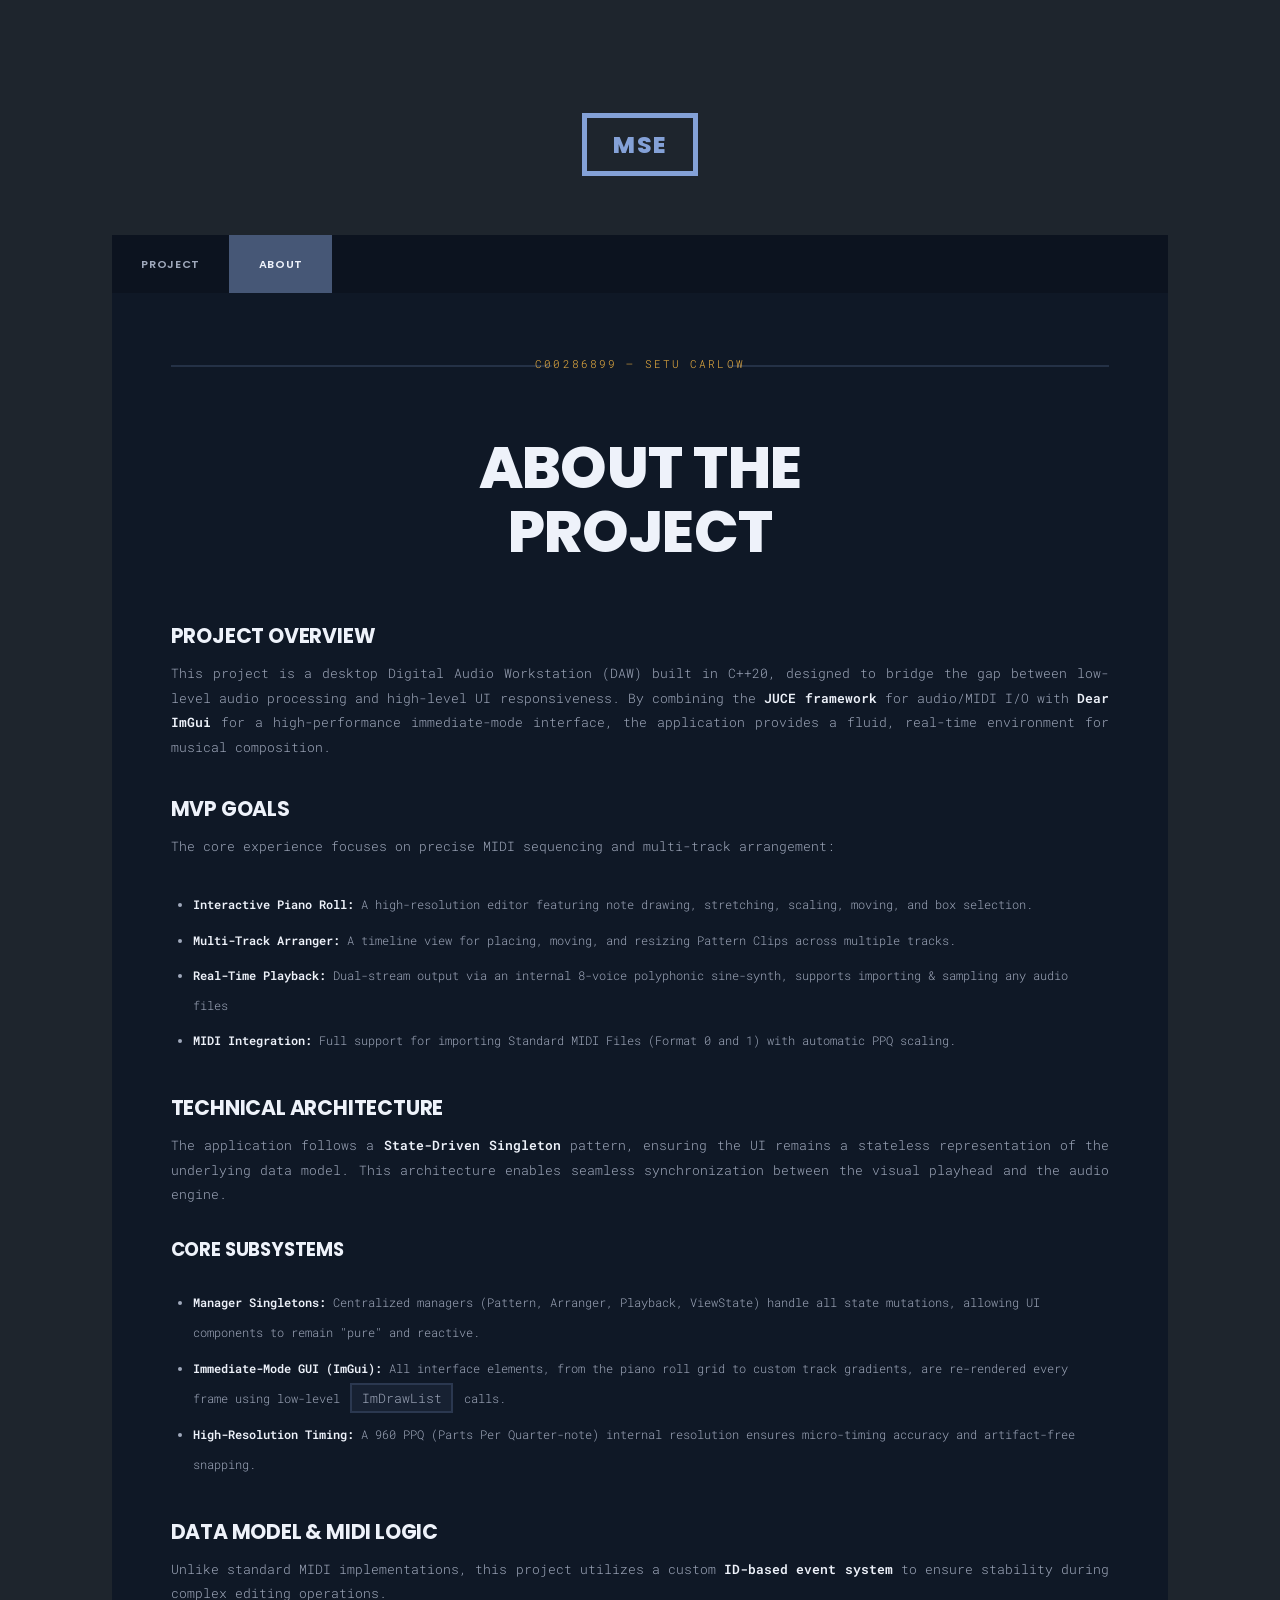
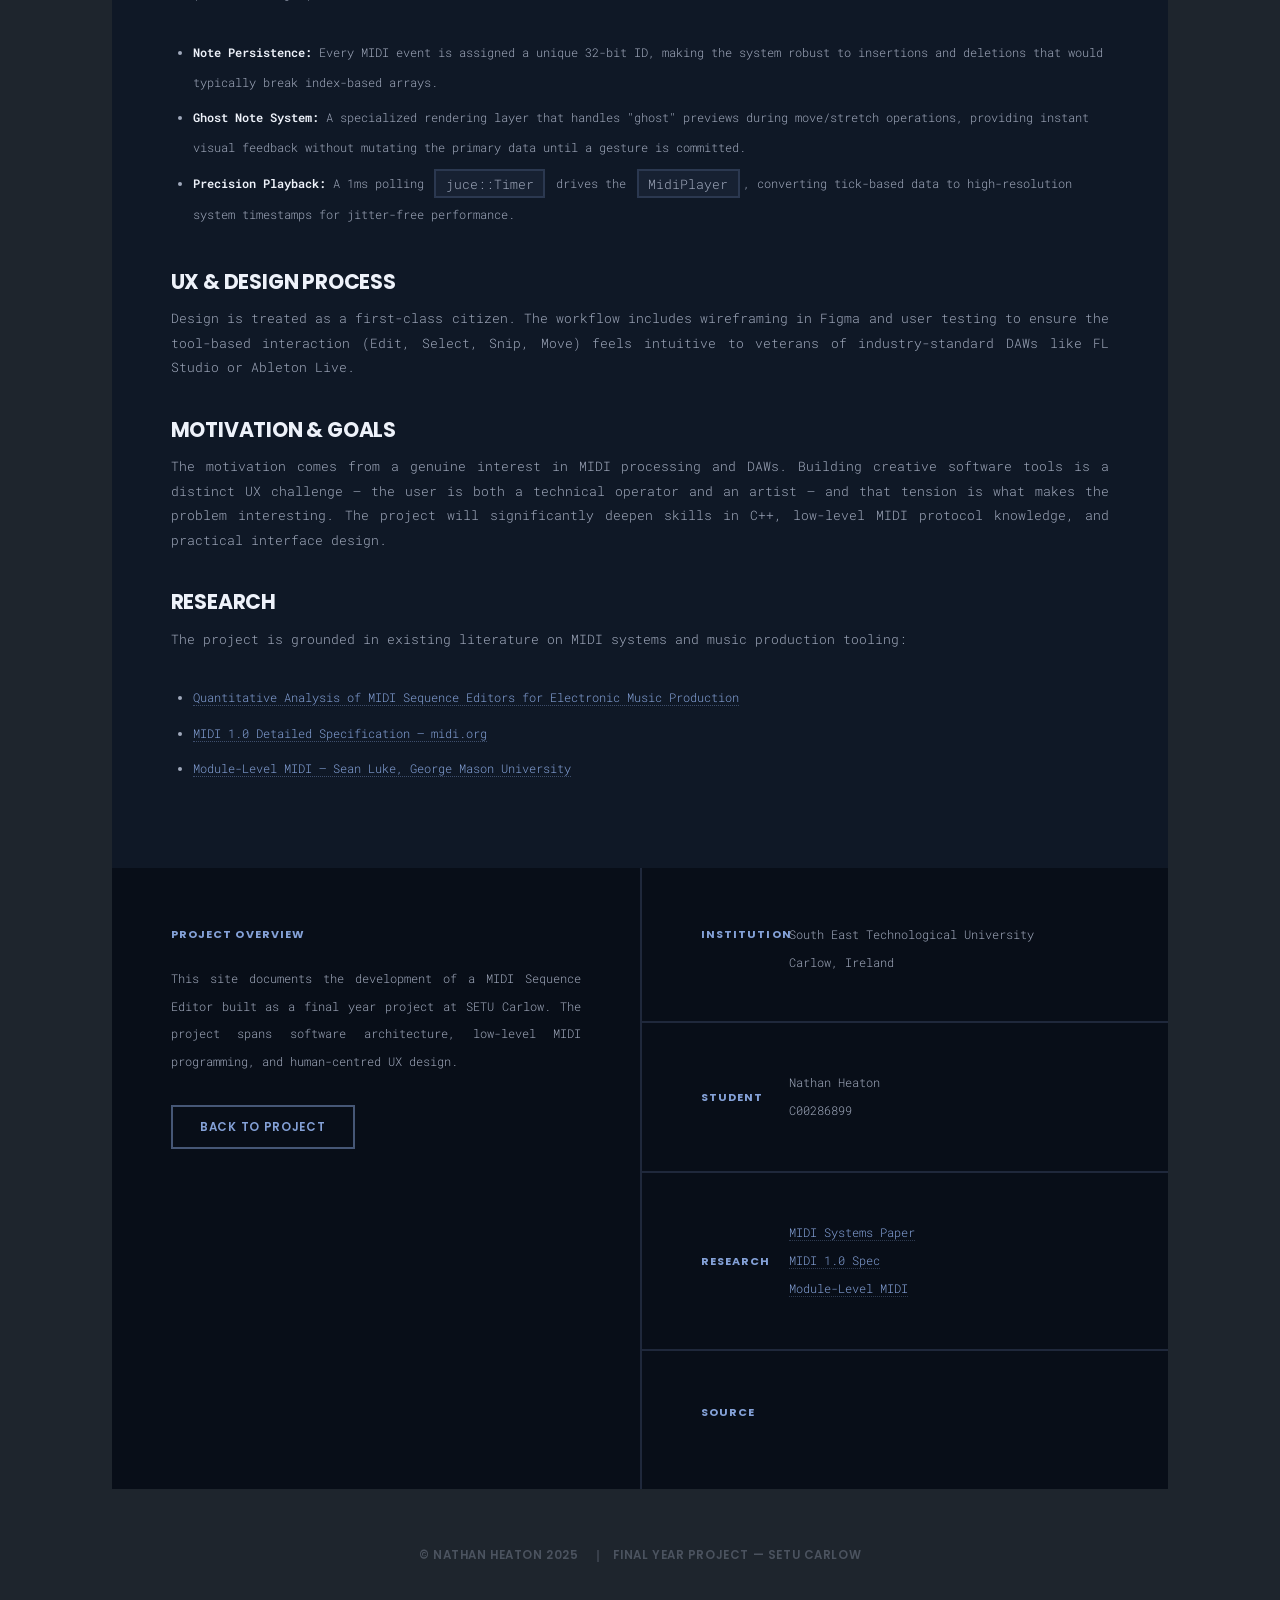
==== commit e9ff5944: "added float effect and fixed text" ====
--- a/about.html
+++ b/about.html
@@ -72,15 +72,8 @@
 					</ul>
 
 					<h2>UX & Design Process</h2>
-					<p>Design is treated as a first-class citizen. The workflow includes wireframing in Figma and user journey mapping to ensure the tool-based interaction (Edit, Select, Snip, Move) feels intuitive to veterans of industry-standard DAWs like FL Studio or Ableton Live.</p>
+					<p>Design is treated as a first-class citizen. The workflow includes wireframing in Figma and user testing to ensure the tool-based interaction (Edit, Select, Snip, Move) feels intuitive to veterans of industry-standard DAWs like FL Studio or Ableton Live.</p>
 
-					<h2>Advanced Features & Stretch Goals</h2>
-					<p>With the core engine stabilized, the project is expanding into deeper signal processing:</p>
-					<ul>
-						<li><strong>Proportional Scaling:</strong> A dedicated widget for time-stretching entire selections of notes.</li>
-						<li><strong>Internal DSP:</strong> Expanding the <code>SineWaveVoice</code> implementation to include ADSR envelopes and basic filter structures.</li>
-						<li><strong>Timeline Auto-Expansion:</strong> A dynamic arranger that scales the project length in real-time as the user approaches the end of the timeline.</li>
-					</ul>
 					<h2>Motivation & Goals</h2>
 					<p>The motivation comes from a genuine interest in MIDI processing and DAWs. Building creative software tools is a distinct UX challenge
 						 — the user is both a technical operator and an artist — and that tension is what makes the problem interesting. 
--- a/assets/css/main.css
+++ b/assets/css/main.css
@@ -2682,10 +2682,10 @@
 		}
 
 		ul.actions.special {
-			-moz-justify-content: center;
-			-webkit-justify-content: center;
-			-ms-justify-content: center;
-			justify-content: center;
+			-moz-justify-content: left;
+			-webkit-justify-content: left;
+			-ms-justify-content: left;
+			justify-content: left;
 			width: 100%;
 			margin-left: 0;
 		}
@@ -2755,7 +2755,7 @@
 					-ms-flex-shrink: 1;
 					flex-shrink: 1;
 					padding: 1rem 0 0 0;
-					text-align: center;
+					text-align: left;
 					width: 100%;
 				}
 
@@ -2808,7 +2808,7 @@
 				height: 2.25rem;
 				line-height: 2.25rem;
 				display: inline-block;
-				text-align: center;
+				text-align: left;
 				border-radius: 100%;
 				font-size: 1.25rem;
 			}
@@ -2891,7 +2891,7 @@
 /* Section/Article */
 
 	section.special, article.special {
-		text-align: center;
+		text-align: left;
 	}
 
 	header {
@@ -3844,12 +3844,12 @@
 			}
 
 			#main > .posts > * {
-				padding: 4rem;
+				padding: 1rem 3em;
 				width: 50%;
 			}
 
 			#main > .posts > article {
-				text-align: center;
+				text-align: left;
 			}
 
 				#main > .posts > article > :last-child {
--- a/assets/css/custom.css
+++ b/assets/css/custom.css
@@ -230,11 +230,13 @@
 /* ── UPDATED EXPANDED CONTENT PADDING ────────────────────── */
 
 article.expanded .full-content {
-    display: block;
+	display: flex;
     opacity: 1;
     margin-top: 2rem;
     /* Added padding to prevent content from touching the article borders */
     padding: 1rem 2rem; 
+	flex-direction: row;
+	flex-wrap: wrap;
     border-top: 1px solid var(--col-border);
     transition: opacity 0.5s ease-in;
 }
@@ -263,23 +265,71 @@
     background-color: #162235 !important;
     padding-bottom: 3rem;
     z-index: 10;
+
 }
 
 /* Internal content logic */
 article .full-content {
     display: none; /* Hide completely when not expanded */
     opacity: 0;
+	
 }
 
 article.expanded .full-content {
-    display: block;
+	display: flex;
     max-height: none; /* Let the content define the height */
+	flex-direction: row;
+	flex-wrap: wrap;
     opacity: 1;
     margin-top: 2rem;
     padding: 2rem;
     transition: opacity 0.5s ease-in;
 }
 
+/* ── FLOATING ASSETS ────────────────────────────────────── */
+
+
+#floating-container {
+    position: absolute;
+    top: 0;
+    left: 0;
+    width: 100%;
+    height: 100%; /* Matches the intro height */
+    overflow: hidden;
+    pointer-events: none;
+    z-index: 1; /* Sits behind intro text but above background */
+}
+
+.floating-asset {
+    position: absolute;
+    right: -100px; /* Start off-screen to the right */
+    opacity: 1; /* Sublte transparency */    user-select: none;
+filter: contrast(106%) saturate(100%) drop-shadow(0px 50px 9px rgba(0,0,0,0.5));
+    will-change: transform;
+}
+
+/* The vertical "bobbing" motion */
+@keyframes floatUp {
+    0%, 100% { transform: translateY(0); }
+    50% { transform: translateY(-30px); }
+}
+
+@keyframes scrollLeft {
+    0% { 
+        left: 110vw; 
+        opacity: 0; 
+    }
+    10% { 
+        opacity: .9; /* Fade in quickly at the start */
+    }
+    90% { 
+        opacity: .9; /* Stay visible most of the way */
+    }
+    100% { 
+        left: -10vw; 
+        opacity: 0; /* Smoothly fade to nothing */
+    }
+}
 /* Mobile Responsiveness */
 @media screen and (max-width: 980px) {
     #main > .posts {
